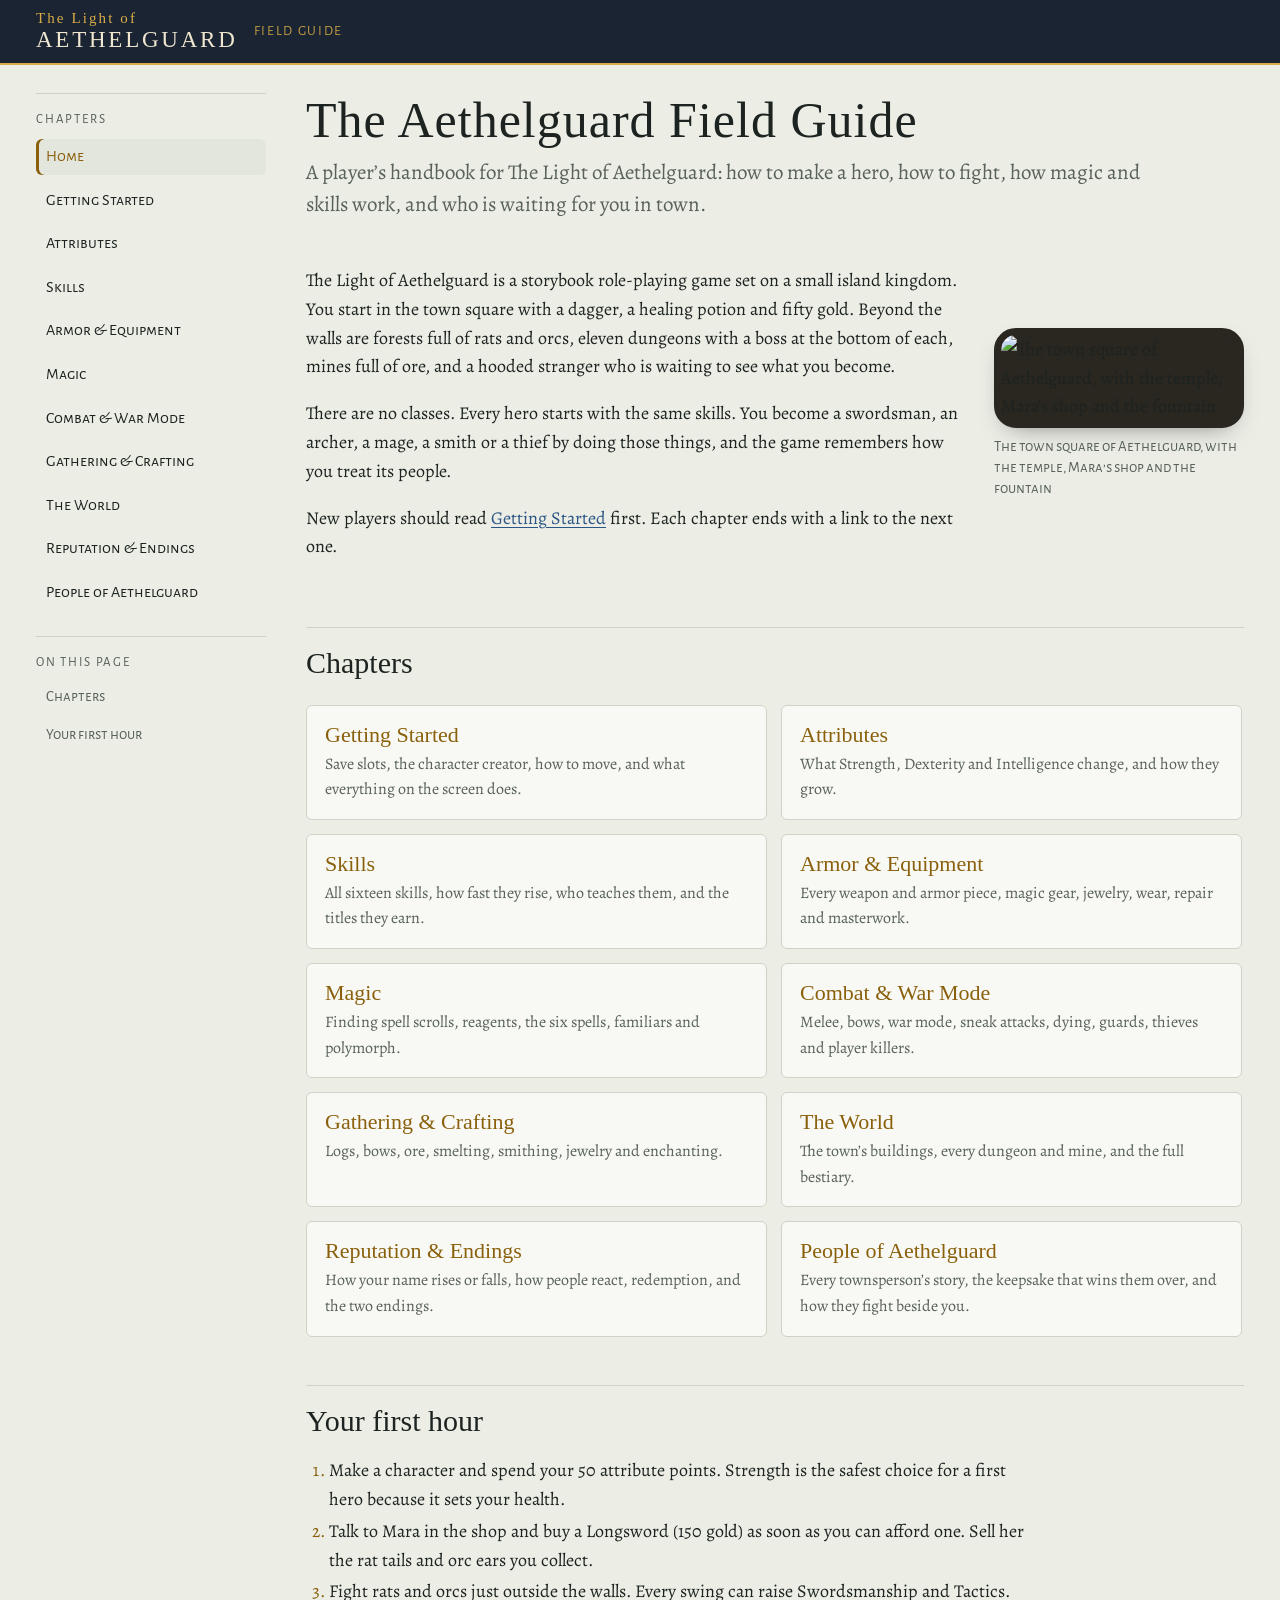
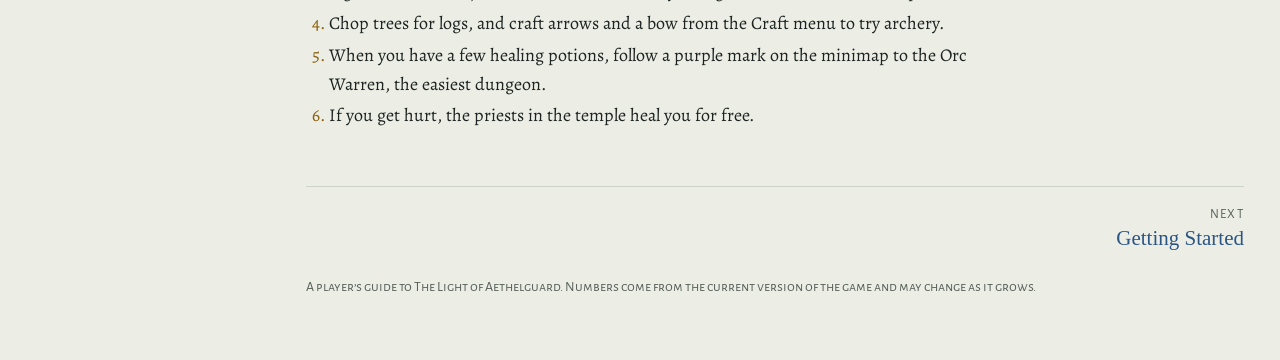
==== index.html @ cf7d8dbc "Add files via upload" ====
<!doctype html>
<html lang="en">
<head>
<meta charset="utf-8">
<meta name="viewport" content="width=device-width, initial-scale=1, viewport-fit=cover">
<title>Aethelguard Field Guide</title>
<meta name="description" content="Start here">
<link rel="preconnect" href="https://fonts.googleapis.com"><link rel="preconnect" href="https://fonts.gstatic.com" crossorigin><link rel="stylesheet" href="https://fonts.googleapis.com/css2?family=Alegreya:ital,wght@0,400;0,600;0,700;1,400&family=Alegreya+Sans+SC:wght@400;600&family=IM+Fell+English+SC&display=swap">
<link rel="stylesheet" href="style.css">
</head>
<body>
<header class="top"><div class="top-in">
<a class="mark" href="index.html"><small>The Light of</small><b>AETHELGUARD</b></a>
<span class="tag">Field Guide</span><span class="sp"></span>
<label class="picker"><select aria-label="Go to page" onchange="location.href=this.value"><option value="index.html" selected>Home</option><option value="getting-started.html">Getting Started</option><option value="attributes.html">Attributes</option><option value="skills.html">Skills</option><option value="equipment.html">Armor & Equipment</option><option value="magic.html">Magic</option><option value="combat.html">Combat & War Mode</option><option value="crafting.html">Gathering & Crafting</option><option value="world.html">The World</option><option value="reputation.html">Reputation & Endings</option><option value="people.html">People of Aethelguard</option></select></label>
</div></header>
<div class="wrap">
<aside class="rail"><h2>Chapters</h2><ol><li><a href="index.html" aria-current="page">Home</a></li><li><a href="getting-started.html">Getting Started</a></li><li><a href="attributes.html">Attributes</a></li><li><a href="skills.html">Skills</a></li><li><a href="equipment.html">Armor & Equipment</a></li><li><a href="magic.html">Magic</a></li><li><a href="combat.html">Combat & War Mode</a></li><li><a href="crafting.html">Gathering & Crafting</a></li><li><a href="world.html">The World</a></li><li><a href="reputation.html">Reputation & Endings</a></li><li><a href="people.html">People of Aethelguard</a></li></ol><h2>On this page</h2><ol class="toc"><li><a href="#chapters">Chapters</a></li><li><a href="#first-hour">Your first hour</a></li></ol></aside>
<main>

<h1>The Aethelguard Field Guide</h1>
<p class="lede">A player’s handbook for The Light of Aethelguard: how to make a hero, how to fight, how magic and skills work, and who is waiting for you in town.</p>

<div class="hero"><div>
<p>The Light of Aethelguard is a storybook role-playing game set on a small island kingdom. You start in the town square with a dagger, a healing potion and fifty gold. Beyond the walls are forests full of rats and orcs, eleven dungeons with a boss at the bottom of each, mines full of ore, and a hooded stranger who is waiting to see what you become.</p>
<p>There are no classes. Every hero starts with the same skills. You become a swordsman, an archer, a mage, a smith or a thief by doing those things, and the game remembers how you treat its people.</p>
<p>New players should read <a href="getting-started.html">Getting Started</a> first. Each chapter ends with a link to the next one.</p>
</div><figure class="phone"><div class="scr"><img src="images/town.webp" alt="The town square of Aethelguard, with the temple, Mara’s shop and the fountain" loading="lazy"></div><figcaption>The town square of Aethelguard, with the temple, Mara’s shop and the fountain</figcaption></figure></div>

<h2 id="chapters">Chapters</h2>
<div class="cards">
<a class="card" href="getting-started.html"><b>Getting Started</b><span>Save slots, the character creator, how to move, and what everything on the screen does.</span></a>
<a class="card" href="attributes.html"><b>Attributes</b><span>What Strength, Dexterity and Intelligence change, and how they grow.</span></a>
<a class="card" href="skills.html"><b>Skills</b><span>All sixteen skills, how fast they rise, who teaches them, and the titles they earn.</span></a>
<a class="card" href="equipment.html"><b>Armor &amp; Equipment</b><span>Every weapon and armor piece, magic gear, jewelry, wear, repair and masterwork.</span></a>
<a class="card" href="magic.html"><b>Magic</b><span>Finding spell scrolls, reagents, the six spells, familiars and polymorph.</span></a>
<a class="card" href="combat.html"><b>Combat &amp; War Mode</b><span>Melee, bows, war mode, sneak attacks, dying, guards, thieves and player killers.</span></a>
<a class="card" href="crafting.html"><b>Gathering &amp; Crafting</b><span>Logs, bows, ore, smelting, smithing, jewelry and enchanting.</span></a>
<a class="card" href="world.html"><b>The World</b><span>The town’s buildings, every dungeon and mine, and the full bestiary.</span></a>
<a class="card" href="reputation.html"><b>Reputation &amp; Endings</b><span>How your name rises or falls, how people react, redemption, and the two endings.</span></a>
<a class="card" href="people.html"><b>People of Aethelguard</b><span>Every townsperson’s story, the keepsake that wins them over, and how they fight beside you.</span></a>
</div>

<h2 id="first-hour">Your first hour</h2>
<ol>
<li>Make a character and spend your 50 attribute points. Strength is the safest choice for a first hero because it sets your health.</li>
<li>Talk to Mara in the shop and buy a Longsword (150 gold) as soon as you can afford one. Sell her the rat tails and orc ears you collect.</li>
<li>Fight rats and orcs just outside the walls. Every swing can raise Swordsmanship and Tactics.</li>
<li>Chop trees for logs, and craft arrows and a bow from the Craft menu to try archery.</li>
<li>When you have a few healing potions, follow a purple mark on the minimap to the Orc Warren, the easiest dungeon.</li>
<li>If you get hurt, the priests in the temple heal you for free.</li>
</ol>

<nav class="pager" aria-label="Next and previous pages"><a class="nx" href="getting-started.html"><small>Next</small><b>Getting Started</b></a></nav>
<footer>A player’s guide to The Light of Aethelguard. Numbers come from the current version of the game and may change as it grows.</footer>
</main>
</div>
</body>
</html>
---- style.css ----
/* The Light of Aethelguard: Field Guide
   Layout: a sticky chapter rail on the left (wide screens), reading column with phone-framed
   screenshots set beside the text; stacks to one column with a page picker on phones. */
:root{
  --bg:#eceee6;          /* pale sage vellum */
  --surface:#f8f9f4;
  --sunk:#e2e6dc;
  --ink:#1d2320;
  --muted:#58615a;
  --line:#cdd3c6;
  --gold:#8a600c;        /* gold leaf, dark enough for text */
  --gold-hi:#d9ad45;
  --blue:#2b5584;        /* castle banner blue, links */
  --red:#a33a2a;
  --green:#3d7a3a;
  --frame:#2a2620;       /* phone bezel */
  --band:#1b2433;        /* night-blue header band */
  --band-ink:#efe6cf;
  --display:"IM Fell English SC","Iowan Old Style",Georgia,serif;
  --body:"Alegreya",Georgia,"Times New Roman",serif;
  --label:"Alegreya Sans SC","Alegreya Sans","Gill Sans",system-ui,sans-serif;
  --radius:6px;
  color-scheme:light;
}
@media (prefers-color-scheme:dark){:root:not([data-theme="light"]){
  --bg:#0f1318;--surface:#161c23;--sunk:#1c232c;--ink:#e7e3d6;--muted:#a1a79c;--line:#2b343f;
  --gold:#e3bd5f;--gold-hi:#f2d27c;--blue:#9cc1ef;--red:#ef8a76;--green:#8fcf86;--frame:#05070a;--band:#0a0e14;--band-ink:#efe6cf;color-scheme:dark}}
:root[data-theme="dark"]{
  --bg:#0f1318;--surface:#161c23;--sunk:#1c232c;--ink:#e7e3d6;--muted:#a1a79c;--line:#2b343f;
  --gold:#e3bd5f;--gold-hi:#f2d27c;--blue:#9cc1ef;--red:#ef8a76;--green:#8fcf86;--frame:#05070a;--band:#0a0e14;--band-ink:#efe6cf;color-scheme:dark}

*{box-sizing:border-box}
html{scroll-padding-top:72px}
body{margin:0;background:var(--bg);color:var(--ink);font:18px/1.6 var(--body);-webkit-text-size-adjust:100%}
body::before{content:"";position:fixed;inset:0 0 auto;height:env(safe-area-inset-top,0px);z-index:30;background:var(--band)}
a{color:var(--blue);text-decoration-thickness:1px;text-underline-offset:3px}
a:hover{text-decoration-thickness:2px}
:focus-visible{outline:2px solid var(--gold-hi);outline-offset:2px}
img{max-width:100%;height:auto;display:block}

/* ---------- top bar ---------- */
.top{position:sticky;top:env(safe-area-inset-top,0px);z-index:20;background:var(--band);color:var(--band-ink);border-bottom:2px solid var(--gold-hi)}
.top-in{display:flex;align-items:center;gap:16px;max-width:1240px;margin:0 auto;padding-block:10px;
  padding-left:max(16px,env(safe-area-inset-left,0px));padding-right:max(16px,env(safe-area-inset-right,0px))}
.mark{display:flex;flex-direction:column;line-height:1;text-decoration:none;color:var(--band-ink)}
.mark small{font:15px var(--display);letter-spacing:.14em;color:var(--gold-hi)}
.mark b{font:400 23px var(--display);letter-spacing:.12em}
.top .sp{flex:1}
.top .tag{font:14px var(--label);letter-spacing:.12em;text-transform:uppercase;color:var(--gold-hi);opacity:.85}
.picker{display:none;min-width:0}

/* ---------- frame ---------- */
.wrap{display:grid;grid-template-columns:230px minmax(0,1fr);gap:40px;max-width:1240px;margin:0 auto;
  padding-left:max(16px,env(safe-area-inset-left,0px));padding-right:max(16px,env(safe-area-inset-right,0px));padding-block:28px 64px}
.rail{position:sticky;top:84px;align-self:start;max-height:calc(100vh - 100px);overflow:auto;font-family:var(--label);font-size:16px}
.rail h2{font:13px var(--label);letter-spacing:.14em;text-transform:uppercase;color:var(--muted);margin:0 0 8px}
.rail ol{list-style:none;margin:0 0 22px;padding:0;display:grid;gap:2px}
.rail a{display:block;padding:5px 10px;border-radius:var(--radius);color:var(--ink);text-decoration:none}
.rail a:hover{background:var(--sunk)}
.rail a[aria-current]{background:var(--sunk);color:var(--gold);box-shadow:inset 3px 0 0 var(--gold)}
.rail .toc a{font-size:15px;color:var(--muted);padding:3px 10px}

main{min-width:0}
.crumb{font:14px var(--label);letter-spacing:.1em;color:var(--muted);margin:0 0 4px}
h1{font:400 clamp(34px,5vw,50px)/1.08 var(--display);letter-spacing:.02em;margin:0 0 10px;text-wrap:balance}
.lede{font-size:21px;line-height:1.5;color:var(--muted);max-width:40em;margin:0 0 28px}
h2{font:400 30px/1.15 var(--display);margin:48px 0 12px;padding-top:18px;border-top:1px solid var(--line);text-wrap:balance}
h3{font:600 21px/1.3 var(--body);margin:28px 0 6px;text-wrap:balance}
h4{font:15px var(--label);letter-spacing:.1em;text-transform:uppercase;color:var(--gold);margin:22px 0 4px}
p,ul,ol{max-width:40em}
ul,ol{padding-left:1.3em}
li{margin:3px 0}
li::marker{color:var(--gold)}
strong{font-weight:700}
.k{font:600 .86em var(--label);letter-spacing:.04em;background:var(--sunk);border:1px solid var(--line);border-radius:4px;padding:1px 6px;white-space:nowrap}
.num{font-variant-numeric:tabular-nums}

/* text beside a phone screenshot */
.split{display:grid;grid-template-columns:minmax(0,1fr) 250px;gap:32px;align-items:start}
.split > div{min-width:0}
.pair{display:grid;grid-template-columns:repeat(auto-fill,minmax(170px,220px));gap:18px;margin:18px 0}
.pair figure{margin:0;width:auto}
.pair.five{grid-template-columns:repeat(5,minmax(0,1fr))}
@media (max-width:720px){.pair.five{display:flex;overflow-x:auto;scroll-snap-type:x mandatory;padding-bottom:6px}.pair.five figure{flex:0 0 46%;scroll-snap-align:start}}
figure{margin:18px 0}
figure.phone{width:250px;max-width:100%}
figure.phone .scr{border:7px solid var(--frame);border-radius:22px;overflow:hidden;background:var(--frame);box-shadow:0 10px 26px -14px rgba(0,0,0,.55)}
figure.shot .scr{border:1px solid var(--line);border-radius:var(--radius);overflow:hidden}
figure.port{width:200px;max-width:100%}
figure.port .scr{border-radius:50% 50% var(--radius) var(--radius);overflow:hidden;border:3px solid var(--gold-hi);background:var(--sunk)}
figcaption{font:15px/1.4 var(--label);color:var(--muted);margin-top:8px}

/* callouts */
.note{border-left:3px solid var(--gold);background:var(--surface);padding:10px 16px;border-radius:0 var(--radius) var(--radius) 0;max-width:40em;margin:18px 0}
.note b:first-child{font:14px var(--label);letter-spacing:.1em;text-transform:uppercase;color:var(--gold);display:block}
.quote{font-style:italic;max-width:38em;margin:12px 0;padding-left:16px;border-left:2px solid var(--line);color:var(--ink)}
details.spoil{max-width:40em;border:1px solid var(--line);border-radius:var(--radius);background:var(--surface);padding:10px 16px;margin:18px 0}
details.spoil summary{cursor:pointer;font:16px var(--label);letter-spacing:.06em;color:var(--red)}

/* tables */
.tbl{overflow-x:auto;margin:16px 0;max-width:100%}
table{border-collapse:collapse;min-width:100%;font-size:16px;font-variant-numeric:tabular-nums}
th{font:14px var(--label);letter-spacing:.08em;text-transform:uppercase;color:var(--muted);text-align:left;padding:8px 12px;border-bottom:2px solid var(--gold)}
td{padding:8px 12px;border-bottom:1px solid var(--line);vertical-align:top}
td.r,th.r{text-align:right}
tr:hover td{background:var(--surface)}

/* home cards */
.cards{display:grid;grid-template-columns:repeat(2,minmax(0,1fr));gap:14px;margin:24px 0;max-width:52em}
@media (max-width:640px){.cards{grid-template-columns:minmax(0,1fr)}}
.card{display:flex;flex-direction:column;gap:4px;padding:16px 18px;background:var(--surface);border:1px solid var(--line);border-radius:var(--radius);text-decoration:none;color:var(--ink)}
.card:hover{border-color:var(--gold)}
.card b{font:400 22px var(--display);color:var(--gold)}
.card span{font-size:16px;color:var(--muted)}
.hero{display:grid;grid-template-columns:minmax(0,1fr) 250px;gap:32px;align-items:center}

/* people */
.person{display:grid;grid-template-columns:150px minmax(0,1fr);gap:24px;align-items:start;margin:22px 0 10px}
.person figure{margin:0;width:150px}
.facts{display:flex;flex-wrap:wrap;gap:6px 14px;font:15px var(--label);color:var(--muted);margin:0 0 6px}
.facts span b{color:var(--ink);font-weight:600}

/* ladder */
.ladder{display:grid;grid-template-columns:1fr 1fr;gap:0;max-width:44em;border:1px solid var(--line);border-radius:var(--radius);overflow:hidden;font-size:16px}
.ladder div{padding:7px 12px;border-bottom:1px solid var(--line);display:flex;justify-content:space-between;gap:10px}
.ladder .good{background:color-mix(in srgb,var(--gold-hi) 10%,var(--surface))}
.ladder .bad{background:color-mix(in srgb,var(--red) 8%,var(--surface))}
.ladder .h{font:14px var(--label);letter-spacing:.1em;text-transform:uppercase;color:var(--muted);background:var(--sunk)}
.ladder i{font-style:normal;color:var(--muted);font-variant-numeric:tabular-nums}

.pager{display:flex;justify-content:space-between;gap:16px;flex-wrap:wrap;margin-top:56px;padding-top:18px;border-top:1px solid var(--line);font-family:var(--label)}
.pager a{text-decoration:none;display:flex;flex-direction:column;max-width:48%}
.pager small{color:var(--muted);letter-spacing:.1em;text-transform:uppercase;font-size:13px}
.pager b{font:400 21px var(--display)}
.pager .nx{text-align:right;margin-left:auto}
footer{font:14px var(--label);color:var(--muted);margin-top:28px}

svg text{fill:var(--muted);font:12px var(--label)}

@media (max-width:960px){
  .wrap{grid-template-columns:minmax(0,1fr);gap:0;padding-block:18px 48px}
  .rail{display:none}
  .picker{display:block;flex:0 1 190px}
  .picker select{font:16px var(--label);background:var(--band);color:var(--band-ink);border:1px solid var(--gold-hi);border-radius:var(--radius);padding:7px 10px;max-width:100%;width:100%}
  .top .tag{display:none}
}
@media (max-width:720px){
  body{font-size:17px}
  .split,.hero{grid-template-columns:minmax(0,1fr);gap:4px}
  .split figure.phone,.hero figure.phone{margin-inline:auto;width:min(250px,80%)}
  .person{grid-template-columns:96px minmax(0,1fr);gap:14px}
  .person figure{width:96px}
  .ladder{grid-template-columns:1fr}
  .mark b{font-size:19px}
}
@media (prefers-reduced-motion:reduce){*{scroll-behavior:auto!important}}
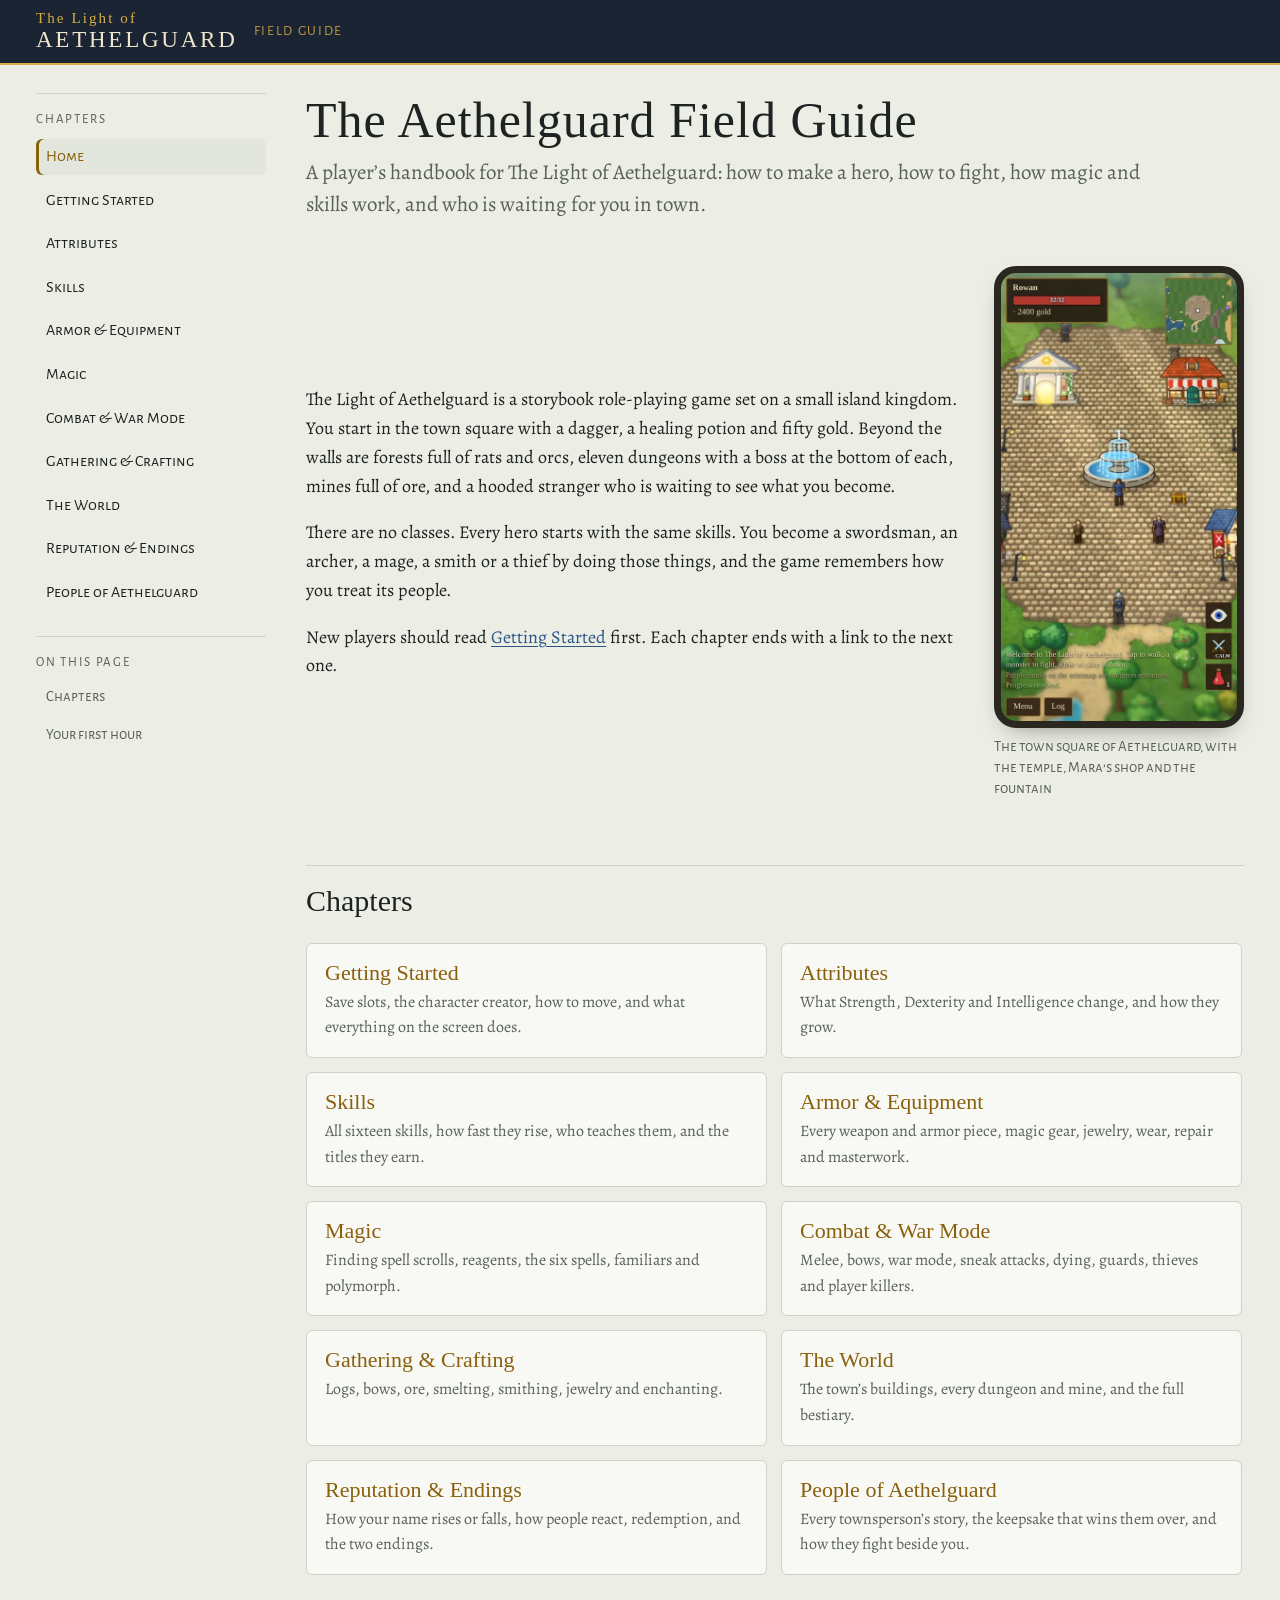
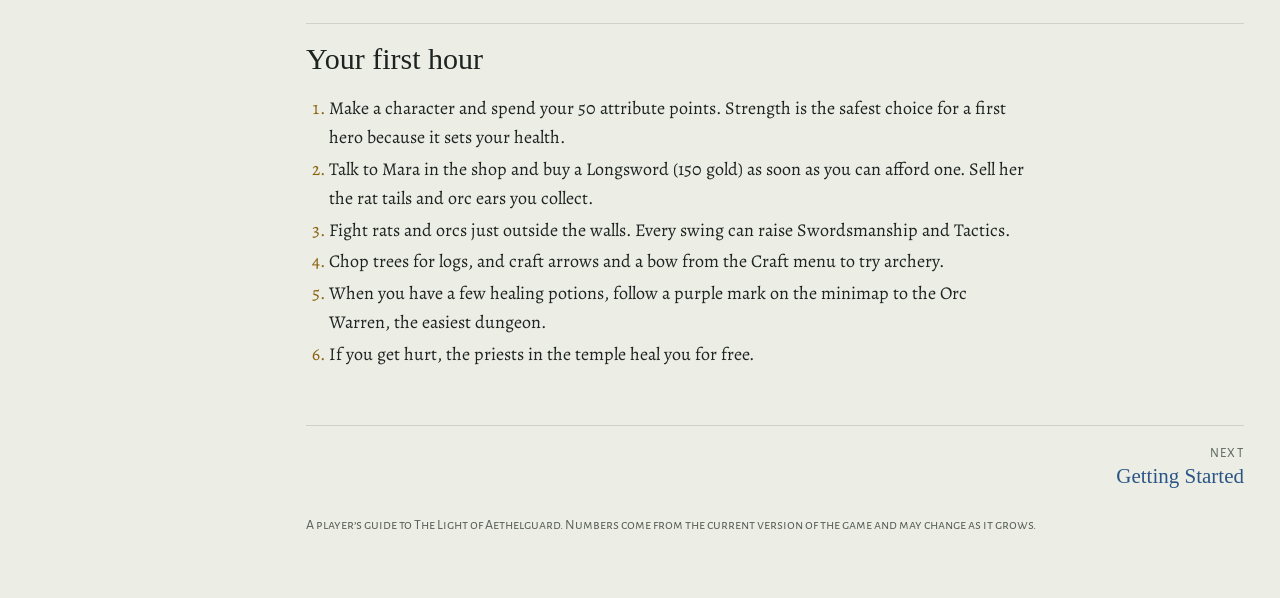
==== commit aa64d956: "Add files via upload" ====
--- a/index.html
+++ b/index.html
@@ -25,7 +25,7 @@
 <p>The Light of Aethelguard is a storybook role-playing game set on a small island kingdom. You start in the town square with a dagger, a healing potion and fifty gold. Beyond the walls are forests full of rats and orcs, eleven dungeons with a boss at the bottom of each, mines full of ore, and a hooded stranger who is waiting to see what you become.</p>
 <p>There are no classes. Every hero starts with the same skills. You become a swordsman, an archer, a mage, a smith or a thief by doing those things, and the game remembers how you treat its people.</p>
 <p>New players should read <a href="getting-started.html">Getting Started</a> first. Each chapter ends with a link to the next one.</p>
-</div><figure class="phone"><div class="scr"><img src="images/town.webp" alt="The town square of Aethelguard, with the temple, Mara’s shop and the fountain" loading="lazy"></div><figcaption>The town square of Aethelguard, with the temple, Mara’s shop and the fountain</figcaption></figure></div>
+</div><figure class="phone"><div class="scr"><img src="town.webp" alt="The town square of Aethelguard, with the temple, Mara’s shop and the fountain" loading="lazy"></div><figcaption>The town square of Aethelguard, with the temple, Mara’s shop and the fountain</figcaption></figure></div>
 
 <h2 id="chapters">Chapters</h2>
 <div class="cards">
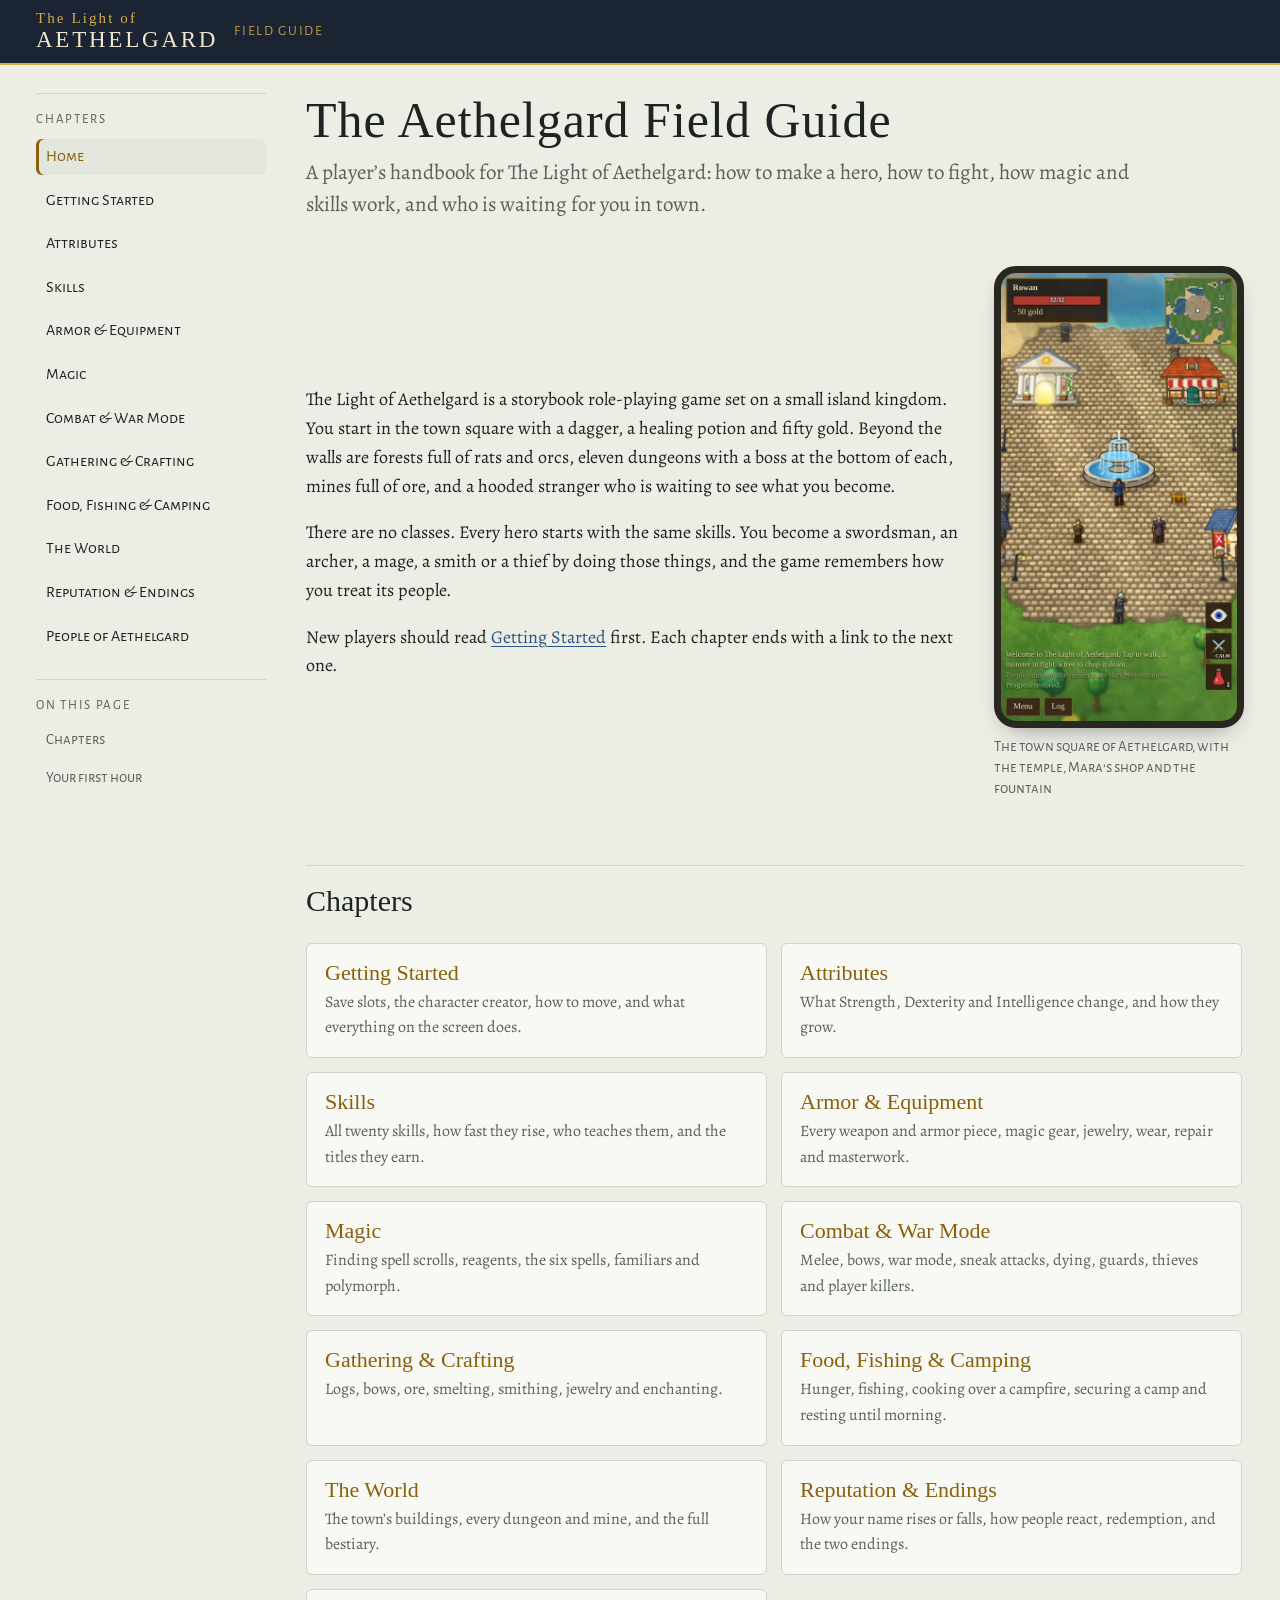
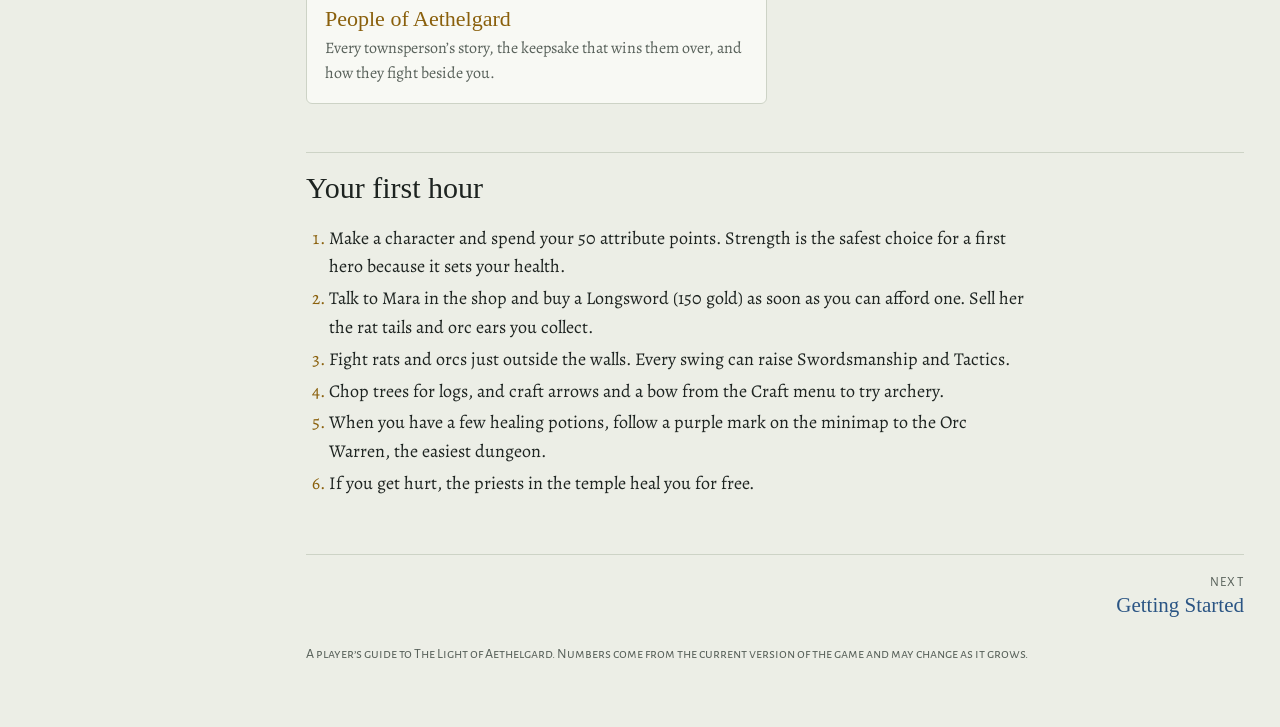
==== commit dfa841ea: "Correct new wiki files Added skills camping cooking fishing and magic resist" ====
--- a/index.html
+++ b/index.html
@@ -3,42 +3,43 @@
 <head>
 <meta charset="utf-8">
 <meta name="viewport" content="width=device-width, initial-scale=1, viewport-fit=cover">
-<title>Aethelguard Field Guide</title>
+<title>Aethelgard Field Guide</title>
 <meta name="description" content="Start here">
 <link rel="preconnect" href="https://fonts.googleapis.com"><link rel="preconnect" href="https://fonts.gstatic.com" crossorigin><link rel="stylesheet" href="https://fonts.googleapis.com/css2?family=Alegreya:ital,wght@0,400;0,600;0,700;1,400&family=Alegreya+Sans+SC:wght@400;600&family=IM+Fell+English+SC&display=swap">
 <link rel="stylesheet" href="style.css">
 </head>
 <body>
 <header class="top"><div class="top-in">
-<a class="mark" href="index.html"><small>The Light of</small><b>AETHELGUARD</b></a>
+<a class="mark" href="index.html"><small>The Light of</small><b>AETHELGARD</b></a>
 <span class="tag">Field Guide</span><span class="sp"></span>
-<label class="picker"><select aria-label="Go to page" onchange="location.href=this.value"><option value="index.html" selected>Home</option><option value="getting-started.html">Getting Started</option><option value="attributes.html">Attributes</option><option value="skills.html">Skills</option><option value="equipment.html">Armor & Equipment</option><option value="magic.html">Magic</option><option value="combat.html">Combat & War Mode</option><option value="crafting.html">Gathering & Crafting</option><option value="world.html">The World</option><option value="reputation.html">Reputation & Endings</option><option value="people.html">People of Aethelguard</option></select></label>
+<label class="picker"><select aria-label="Go to page" onchange="location.href=this.value"><option value="index.html" selected>Home</option><option value="getting-started.html">Getting Started</option><option value="attributes.html">Attributes</option><option value="skills.html">Skills</option><option value="equipment.html">Armor & Equipment</option><option value="magic.html">Magic</option><option value="combat.html">Combat & War Mode</option><option value="crafting.html">Gathering & Crafting</option><option value="survival.html">Food, Fishing & Camping</option><option value="world.html">The World</option><option value="reputation.html">Reputation & Endings</option><option value="people.html">People of Aethelgard</option></select></label>
 </div></header>
 <div class="wrap">
-<aside class="rail"><h2>Chapters</h2><ol><li><a href="index.html" aria-current="page">Home</a></li><li><a href="getting-started.html">Getting Started</a></li><li><a href="attributes.html">Attributes</a></li><li><a href="skills.html">Skills</a></li><li><a href="equipment.html">Armor & Equipment</a></li><li><a href="magic.html">Magic</a></li><li><a href="combat.html">Combat & War Mode</a></li><li><a href="crafting.html">Gathering & Crafting</a></li><li><a href="world.html">The World</a></li><li><a href="reputation.html">Reputation & Endings</a></li><li><a href="people.html">People of Aethelguard</a></li></ol><h2>On this page</h2><ol class="toc"><li><a href="#chapters">Chapters</a></li><li><a href="#first-hour">Your first hour</a></li></ol></aside>
+<aside class="rail"><h2>Chapters</h2><ol><li><a href="index.html" aria-current="page">Home</a></li><li><a href="getting-started.html">Getting Started</a></li><li><a href="attributes.html">Attributes</a></li><li><a href="skills.html">Skills</a></li><li><a href="equipment.html">Armor & Equipment</a></li><li><a href="magic.html">Magic</a></li><li><a href="combat.html">Combat & War Mode</a></li><li><a href="crafting.html">Gathering & Crafting</a></li><li><a href="survival.html">Food, Fishing & Camping</a></li><li><a href="world.html">The World</a></li><li><a href="reputation.html">Reputation & Endings</a></li><li><a href="people.html">People of Aethelgard</a></li></ol><h2>On this page</h2><ol class="toc"><li><a href="#chapters">Chapters</a></li><li><a href="#first-hour">Your first hour</a></li></ol></aside>
 <main>
 
-<h1>The Aethelguard Field Guide</h1>
-<p class="lede">A player’s handbook for The Light of Aethelguard: how to make a hero, how to fight, how magic and skills work, and who is waiting for you in town.</p>
+<h1>The Aethelgard Field Guide</h1>
+<p class="lede">A player’s handbook for The Light of Aethelgard: how to make a hero, how to fight, how magic and skills work, and who is waiting for you in town.</p>
 
 <div class="hero"><div>
-<p>The Light of Aethelguard is a storybook role-playing game set on a small island kingdom. You start in the town square with a dagger, a healing potion and fifty gold. Beyond the walls are forests full of rats and orcs, eleven dungeons with a boss at the bottom of each, mines full of ore, and a hooded stranger who is waiting to see what you become.</p>
+<p>The Light of Aethelgard is a storybook role-playing game set on a small island kingdom. You start in the town square with a dagger, a healing potion and fifty gold. Beyond the walls are forests full of rats and orcs, eleven dungeons with a boss at the bottom of each, mines full of ore, and a hooded stranger who is waiting to see what you become.</p>
 <p>There are no classes. Every hero starts with the same skills. You become a swordsman, an archer, a mage, a smith or a thief by doing those things, and the game remembers how you treat its people.</p>
 <p>New players should read <a href="getting-started.html">Getting Started</a> first. Each chapter ends with a link to the next one.</p>
-</div><figure class="phone"><div class="scr"><img src="town.webp" alt="The town square of Aethelguard, with the temple, Mara’s shop and the fountain" loading="lazy"></div><figcaption>The town square of Aethelguard, with the temple, Mara’s shop and the fountain</figcaption></figure></div>
+</div><figure class="phone"><div class="scr"><img src="town.webp" alt="The town square of Aethelgard, with the temple, Mara’s shop and the fountain" loading="lazy"></div><figcaption>The town square of Aethelgard, with the temple, Mara’s shop and the fountain</figcaption></figure></div>
 
 <h2 id="chapters">Chapters</h2>
 <div class="cards">
 <a class="card" href="getting-started.html"><b>Getting Started</b><span>Save slots, the character creator, how to move, and what everything on the screen does.</span></a>
 <a class="card" href="attributes.html"><b>Attributes</b><span>What Strength, Dexterity and Intelligence change, and how they grow.</span></a>
-<a class="card" href="skills.html"><b>Skills</b><span>All sixteen skills, how fast they rise, who teaches them, and the titles they earn.</span></a>
+<a class="card" href="skills.html"><b>Skills</b><span>All twenty skills, how fast they rise, who teaches them, and the titles they earn.</span></a>
 <a class="card" href="equipment.html"><b>Armor &amp; Equipment</b><span>Every weapon and armor piece, magic gear, jewelry, wear, repair and masterwork.</span></a>
 <a class="card" href="magic.html"><b>Magic</b><span>Finding spell scrolls, reagents, the six spells, familiars and polymorph.</span></a>
 <a class="card" href="combat.html"><b>Combat &amp; War Mode</b><span>Melee, bows, war mode, sneak attacks, dying, guards, thieves and player killers.</span></a>
 <a class="card" href="crafting.html"><b>Gathering &amp; Crafting</b><span>Logs, bows, ore, smelting, smithing, jewelry and enchanting.</span></a>
+<a class="card" href="survival.html"><b>Food, Fishing &amp; Camping</b><span>Hunger, fishing, cooking over a campfire, securing a camp and resting until morning.</span></a>
 <a class="card" href="world.html"><b>The World</b><span>The town’s buildings, every dungeon and mine, and the full bestiary.</span></a>
 <a class="card" href="reputation.html"><b>Reputation &amp; Endings</b><span>How your name rises or falls, how people react, redemption, and the two endings.</span></a>
-<a class="card" href="people.html"><b>People of Aethelguard</b><span>Every townsperson’s story, the keepsake that wins them over, and how they fight beside you.</span></a>
+<a class="card" href="people.html"><b>People of Aethelgard</b><span>Every townsperson’s story, the keepsake that wins them over, and how they fight beside you.</span></a>
 </div>
 
 <h2 id="first-hour">Your first hour</h2>
@@ -52,7 +53,7 @@
 </ol>
 
 <nav class="pager" aria-label="Next and previous pages"><a class="nx" href="getting-started.html"><small>Next</small><b>Getting Started</b></a></nav>
-<footer>A player’s guide to The Light of Aethelguard. Numbers come from the current version of the game and may change as it grows.</footer>
+<footer>A player’s guide to The Light of Aethelgard. Numbers come from the current version of the game and may change as it grows.</footer>
 </main>
 </div>
 </body>
--- a/style.css
+++ b/style.css
@@ -1,4 +1,4 @@
-/* The Light of Aethelguard: Field Guide
+/* The Light of Aethelgard: Field Guide
    Layout: a sticky chapter rail on the left (wide screens), reading column with phone-framed
    screenshots set beside the text; stacks to one column with a page picker on phones. */
 :root{
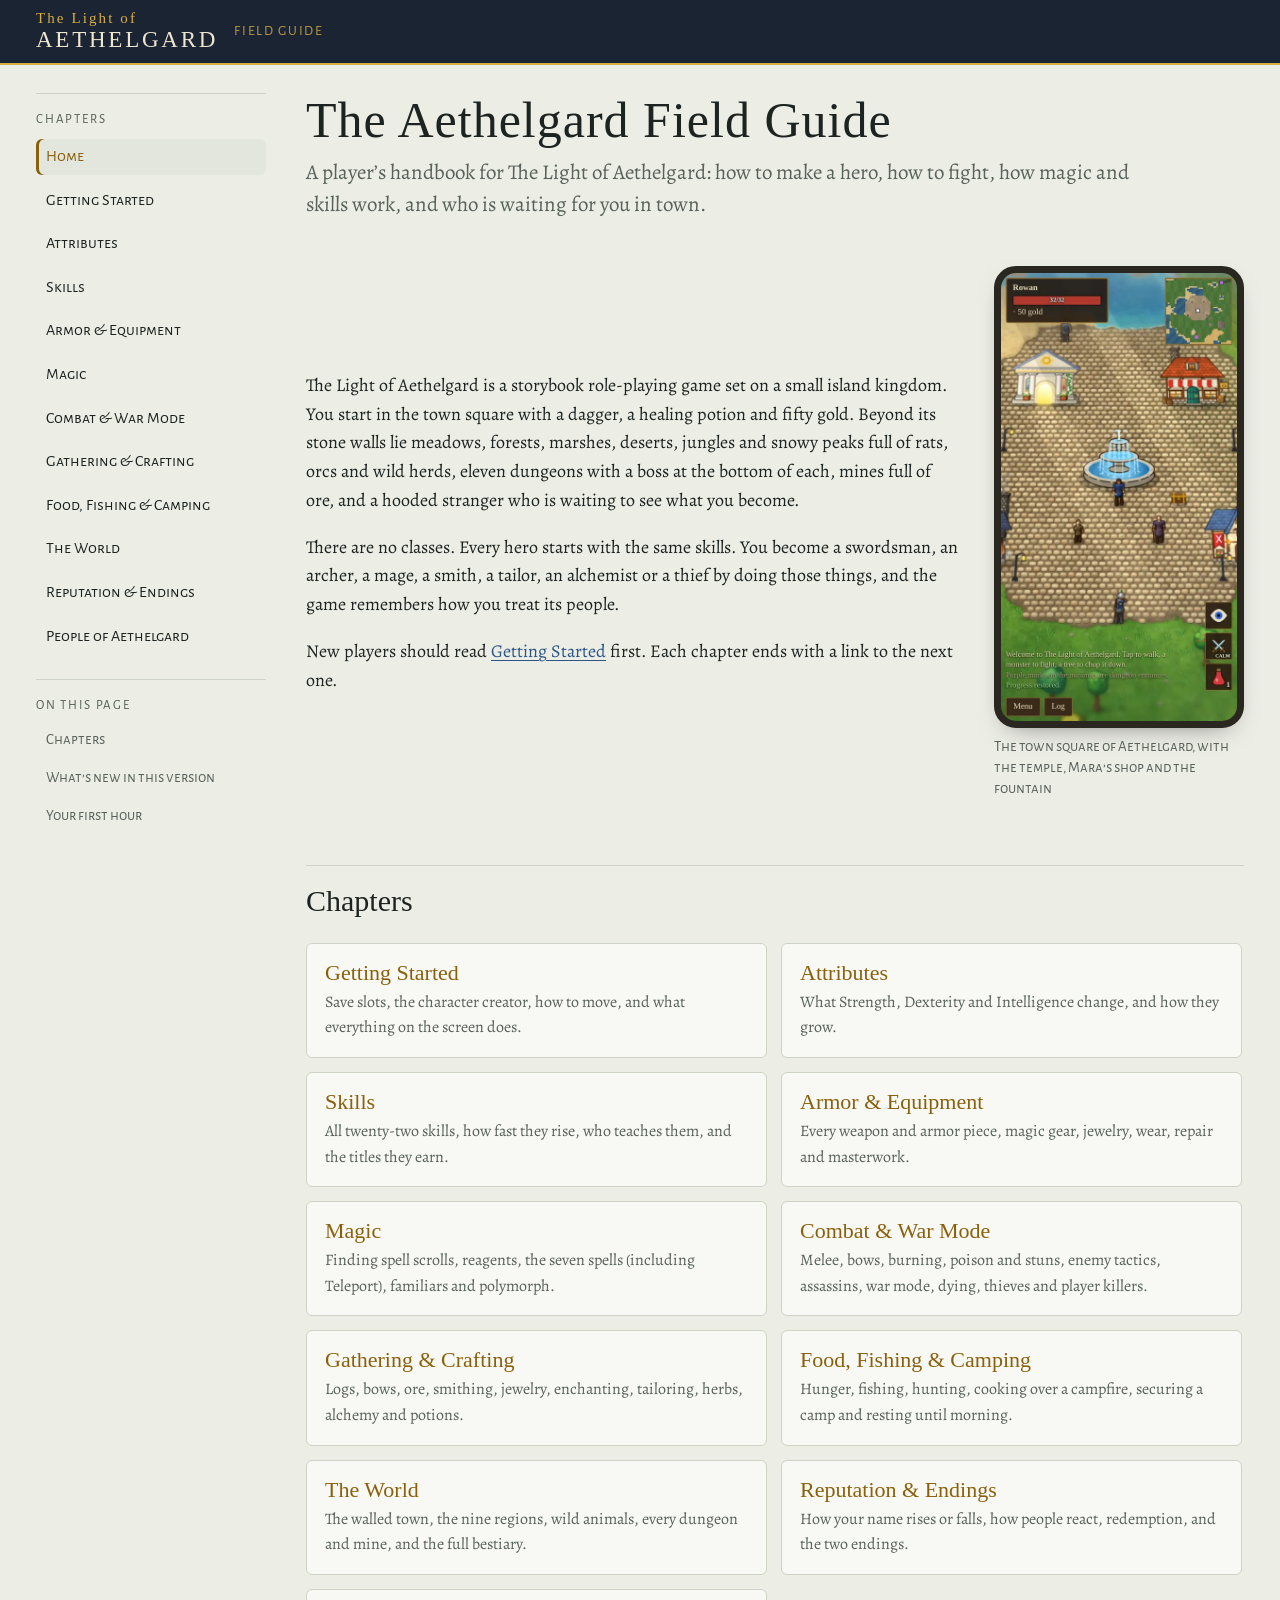
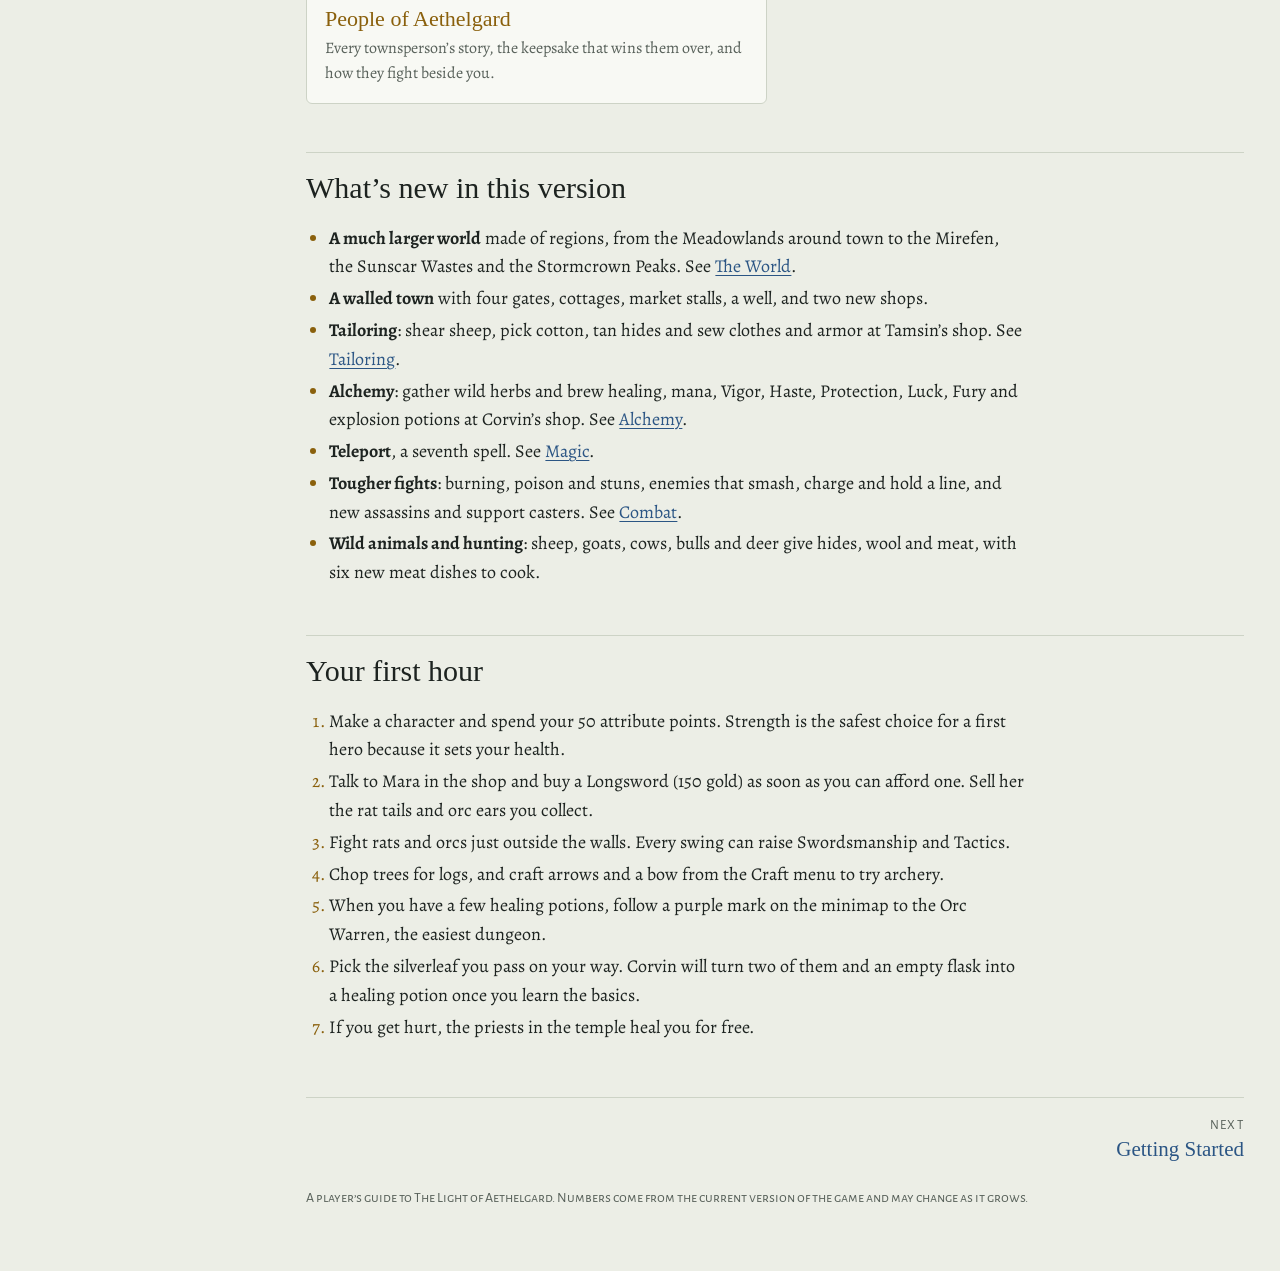
==== commit 0190f9f8: "Major updates alchemy tailoring map biomes" ====
--- a/index.html
+++ b/index.html
@@ -15,15 +15,15 @@
 <label class="picker"><select aria-label="Go to page" onchange="location.href=this.value"><option value="index.html" selected>Home</option><option value="getting-started.html">Getting Started</option><option value="attributes.html">Attributes</option><option value="skills.html">Skills</option><option value="equipment.html">Armor & Equipment</option><option value="magic.html">Magic</option><option value="combat.html">Combat & War Mode</option><option value="crafting.html">Gathering & Crafting</option><option value="survival.html">Food, Fishing & Camping</option><option value="world.html">The World</option><option value="reputation.html">Reputation & Endings</option><option value="people.html">People of Aethelgard</option></select></label>
 </div></header>
 <div class="wrap">
-<aside class="rail"><h2>Chapters</h2><ol><li><a href="index.html" aria-current="page">Home</a></li><li><a href="getting-started.html">Getting Started</a></li><li><a href="attributes.html">Attributes</a></li><li><a href="skills.html">Skills</a></li><li><a href="equipment.html">Armor & Equipment</a></li><li><a href="magic.html">Magic</a></li><li><a href="combat.html">Combat & War Mode</a></li><li><a href="crafting.html">Gathering & Crafting</a></li><li><a href="survival.html">Food, Fishing & Camping</a></li><li><a href="world.html">The World</a></li><li><a href="reputation.html">Reputation & Endings</a></li><li><a href="people.html">People of Aethelgard</a></li></ol><h2>On this page</h2><ol class="toc"><li><a href="#chapters">Chapters</a></li><li><a href="#first-hour">Your first hour</a></li></ol></aside>
+<aside class="rail"><h2>Chapters</h2><ol><li><a href="index.html" aria-current="page">Home</a></li><li><a href="getting-started.html">Getting Started</a></li><li><a href="attributes.html">Attributes</a></li><li><a href="skills.html">Skills</a></li><li><a href="equipment.html">Armor & Equipment</a></li><li><a href="magic.html">Magic</a></li><li><a href="combat.html">Combat & War Mode</a></li><li><a href="crafting.html">Gathering & Crafting</a></li><li><a href="survival.html">Food, Fishing & Camping</a></li><li><a href="world.html">The World</a></li><li><a href="reputation.html">Reputation & Endings</a></li><li><a href="people.html">People of Aethelgard</a></li></ol><h2>On this page</h2><ol class="toc"><li><a href="#chapters">Chapters</a></li><li><a href="#new">What’s new in this version</a></li><li><a href="#first-hour">Your first hour</a></li></ol></aside>
 <main>
 
 <h1>The Aethelgard Field Guide</h1>
 <p class="lede">A player’s handbook for The Light of Aethelgard: how to make a hero, how to fight, how magic and skills work, and who is waiting for you in town.</p>
 
 <div class="hero"><div>
-<p>The Light of Aethelgard is a storybook role-playing game set on a small island kingdom. You start in the town square with a dagger, a healing potion and fifty gold. Beyond the walls are forests full of rats and orcs, eleven dungeons with a boss at the bottom of each, mines full of ore, and a hooded stranger who is waiting to see what you become.</p>
-<p>There are no classes. Every hero starts with the same skills. You become a swordsman, an archer, a mage, a smith or a thief by doing those things, and the game remembers how you treat its people.</p>
+<p>The Light of Aethelgard is a storybook role-playing game set on a small island kingdom. You start in the town square with a dagger, a healing potion and fifty gold. Beyond its stone walls lie meadows, forests, marshes, deserts, jungles and snowy peaks full of rats, orcs and wild herds, eleven dungeons with a boss at the bottom of each, mines full of ore, and a hooded stranger who is waiting to see what you become.</p>
+<p>There are no classes. Every hero starts with the same skills. You become a swordsman, an archer, a mage, a smith, a tailor, an alchemist or a thief by doing those things, and the game remembers how you treat its people.</p>
 <p>New players should read <a href="getting-started.html">Getting Started</a> first. Each chapter ends with a link to the next one.</p>
 </div><figure class="phone"><div class="scr"><img src="town.webp" alt="The town square of Aethelgard, with the temple, Mara’s shop and the fountain" loading="lazy"></div><figcaption>The town square of Aethelgard, with the temple, Mara’s shop and the fountain</figcaption></figure></div>
 
@@ -31,16 +31,27 @@
 <div class="cards">
 <a class="card" href="getting-started.html"><b>Getting Started</b><span>Save slots, the character creator, how to move, and what everything on the screen does.</span></a>
 <a class="card" href="attributes.html"><b>Attributes</b><span>What Strength, Dexterity and Intelligence change, and how they grow.</span></a>
-<a class="card" href="skills.html"><b>Skills</b><span>All twenty skills, how fast they rise, who teaches them, and the titles they earn.</span></a>
+<a class="card" href="skills.html"><b>Skills</b><span>All twenty-two skills, how fast they rise, who teaches them, and the titles they earn.</span></a>
 <a class="card" href="equipment.html"><b>Armor &amp; Equipment</b><span>Every weapon and armor piece, magic gear, jewelry, wear, repair and masterwork.</span></a>
-<a class="card" href="magic.html"><b>Magic</b><span>Finding spell scrolls, reagents, the six spells, familiars and polymorph.</span></a>
-<a class="card" href="combat.html"><b>Combat &amp; War Mode</b><span>Melee, bows, war mode, sneak attacks, dying, guards, thieves and player killers.</span></a>
-<a class="card" href="crafting.html"><b>Gathering &amp; Crafting</b><span>Logs, bows, ore, smelting, smithing, jewelry and enchanting.</span></a>
-<a class="card" href="survival.html"><b>Food, Fishing &amp; Camping</b><span>Hunger, fishing, cooking over a campfire, securing a camp and resting until morning.</span></a>
-<a class="card" href="world.html"><b>The World</b><span>The town’s buildings, every dungeon and mine, and the full bestiary.</span></a>
+<a class="card" href="magic.html"><b>Magic</b><span>Finding spell scrolls, reagents, the seven spells (including Teleport), familiars and polymorph.</span></a>
+<a class="card" href="combat.html"><b>Combat &amp; War Mode</b><span>Melee, bows, burning, poison and stuns, enemy tactics, assassins, war mode, dying, thieves and player killers.</span></a>
+<a class="card" href="crafting.html"><b>Gathering &amp; Crafting</b><span>Logs, bows, ore, smithing, jewelry, enchanting, tailoring, herbs, alchemy and potions.</span></a>
+<a class="card" href="survival.html"><b>Food, Fishing &amp; Camping</b><span>Hunger, fishing, hunting, cooking over a campfire, securing a camp and resting until morning.</span></a>
+<a class="card" href="world.html"><b>The World</b><span>The walled town, the nine regions, wild animals, every dungeon and mine, and the full bestiary.</span></a>
 <a class="card" href="reputation.html"><b>Reputation &amp; Endings</b><span>How your name rises or falls, how people react, redemption, and the two endings.</span></a>
 <a class="card" href="people.html"><b>People of Aethelgard</b><span>Every townsperson’s story, the keepsake that wins them over, and how they fight beside you.</span></a>
 </div>
+
+<h2 id="new">What’s new in this version</h2>
+<ul>
+<li><b>A much larger world</b> made of regions, from the Meadowlands around town to the Mirefen, the Sunscar Wastes and the Stormcrown Peaks. See <a href="world.html#regions">The World</a>.</li>
+<li><b>A walled town</b> with four gates, cottages, market stalls, a well, and two new shops.</li>
+<li><b>Tailoring</b>: shear sheep, pick cotton, tan hides and sew clothes and armor at Tamsin’s shop. See <a href="crafting.html#tailoring">Tailoring</a>.</li>
+<li><b>Alchemy</b>: gather wild herbs and brew healing, mana, Vigor, Haste, Protection, Luck, Fury and explosion potions at Corvin’s shop. See <a href="crafting.html#alchemy">Alchemy</a>.</li>
+<li><b>Teleport</b>, a seventh spell. See <a href="magic.html#teleport">Magic</a>.</li>
+<li><b>Tougher fights</b>: burning, poison and stuns, enemies that smash, charge and hold a line, and new assassins and support casters. See <a href="combat.html#tactics">Combat</a>.</li>
+<li><b>Wild animals and hunting</b>: sheep, goats, cows, bulls and deer give hides, wool and meat, with six new meat dishes to cook.</li>
+</ul>
 
 <h2 id="first-hour">Your first hour</h2>
 <ol>
@@ -49,6 +60,7 @@
 <li>Fight rats and orcs just outside the walls. Every swing can raise Swordsmanship and Tactics.</li>
 <li>Chop trees for logs, and craft arrows and a bow from the Craft menu to try archery.</li>
 <li>When you have a few healing potions, follow a purple mark on the minimap to the Orc Warren, the easiest dungeon.</li>
+<li>Pick the silverleaf you pass on your way. Corvin will turn two of them and an empty flask into a healing potion once you learn the basics.</li>
 <li>If you get hurt, the priests in the temple heal you for free.</li>
 </ol>
 
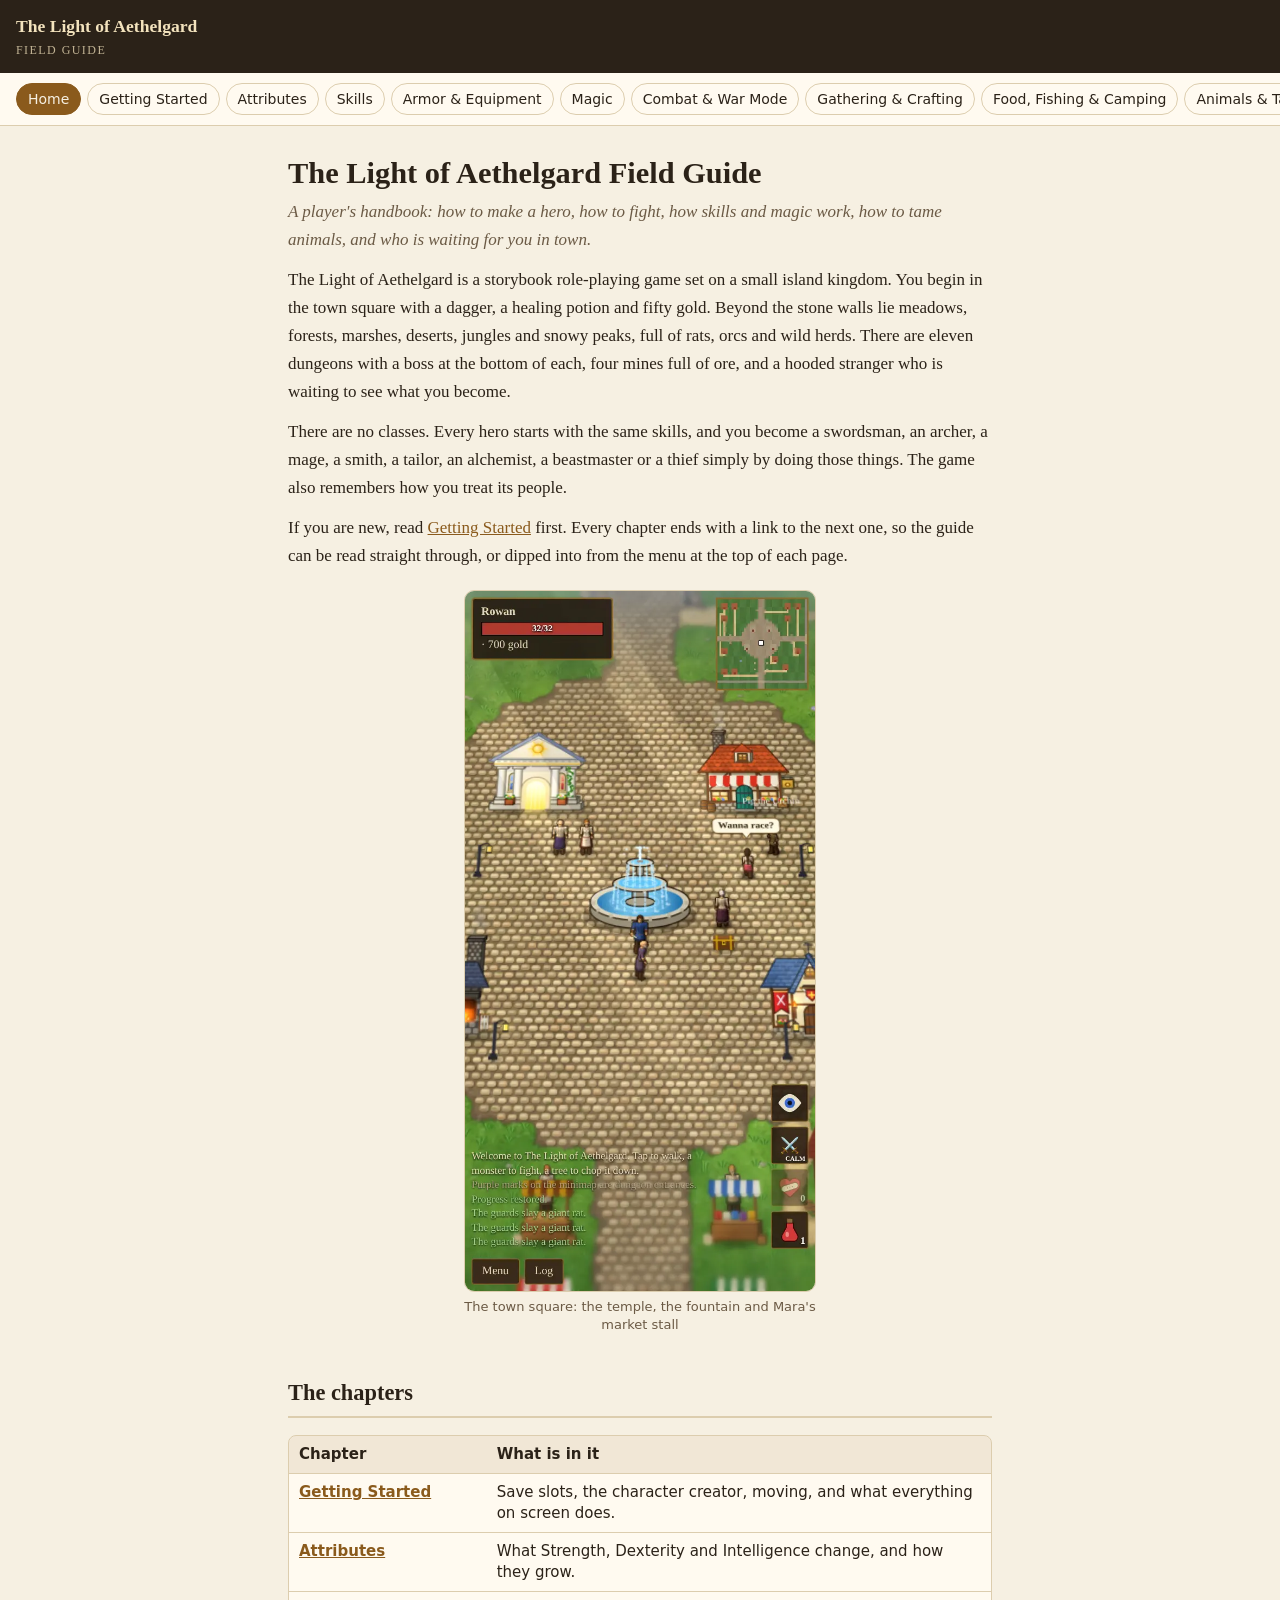
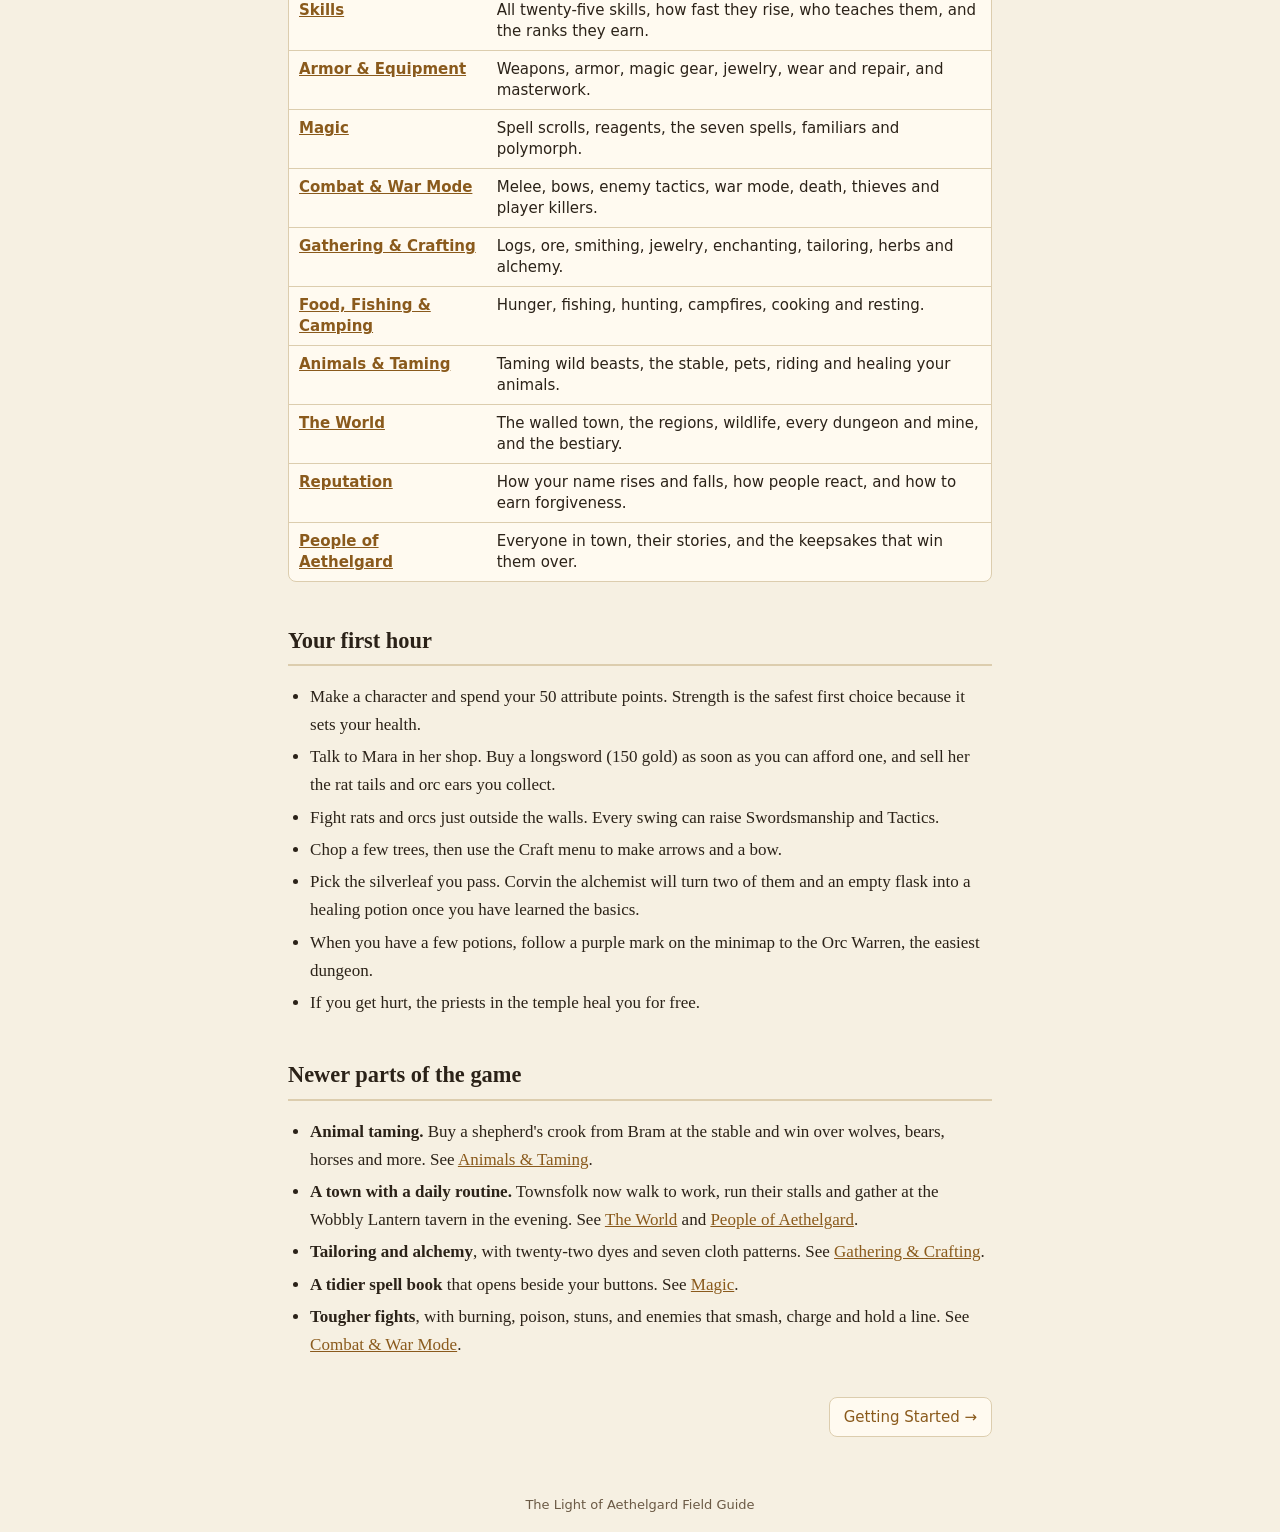
==== commit 57de9edd: "Wiki rewrite with new screenshots" ====
--- a/index.html
+++ b/index.html
@@ -1,72 +1,14 @@
-<!doctype html>
-<html lang="en">
-<head>
-<meta charset="utf-8">
-<meta name="viewport" content="width=device-width, initial-scale=1, viewport-fit=cover">
-<title>Aethelgard Field Guide</title>
-<meta name="description" content="Start here">
-<link rel="preconnect" href="https://fonts.googleapis.com"><link rel="preconnect" href="https://fonts.gstatic.com" crossorigin><link rel="stylesheet" href="https://fonts.googleapis.com/css2?family=Alegreya:ital,wght@0,400;0,600;0,700;1,400&family=Alegreya+Sans+SC:wght@400;600&family=IM+Fell+English+SC&display=swap">
-<link rel="stylesheet" href="style.css">
-</head>
-<body>
-<header class="top"><div class="top-in">
-<a class="mark" href="index.html"><small>The Light of</small><b>AETHELGARD</b></a>
-<span class="tag">Field Guide</span><span class="sp"></span>
-<label class="picker"><select aria-label="Go to page" onchange="location.href=this.value"><option value="index.html" selected>Home</option><option value="getting-started.html">Getting Started</option><option value="attributes.html">Attributes</option><option value="skills.html">Skills</option><option value="equipment.html">Armor & Equipment</option><option value="magic.html">Magic</option><option value="combat.html">Combat & War Mode</option><option value="crafting.html">Gathering & Crafting</option><option value="survival.html">Food, Fishing & Camping</option><option value="world.html">The World</option><option value="reputation.html">Reputation & Endings</option><option value="people.html">People of Aethelgard</option></select></label>
-</div></header>
-<div class="wrap">
-<aside class="rail"><h2>Chapters</h2><ol><li><a href="index.html" aria-current="page">Home</a></li><li><a href="getting-started.html">Getting Started</a></li><li><a href="attributes.html">Attributes</a></li><li><a href="skills.html">Skills</a></li><li><a href="equipment.html">Armor & Equipment</a></li><li><a href="magic.html">Magic</a></li><li><a href="combat.html">Combat & War Mode</a></li><li><a href="crafting.html">Gathering & Crafting</a></li><li><a href="survival.html">Food, Fishing & Camping</a></li><li><a href="world.html">The World</a></li><li><a href="reputation.html">Reputation & Endings</a></li><li><a href="people.html">People of Aethelgard</a></li></ol><h2>On this page</h2><ol class="toc"><li><a href="#chapters">Chapters</a></li><li><a href="#new">What’s new in this version</a></li><li><a href="#first-hour">Your first hour</a></li></ol></aside>
-<main>
-
-<h1>The Aethelgard Field Guide</h1>
-<p class="lede">A player’s handbook for The Light of Aethelgard: how to make a hero, how to fight, how magic and skills work, and who is waiting for you in town.</p>
-
-<div class="hero"><div>
-<p>The Light of Aethelgard is a storybook role-playing game set on a small island kingdom. You start in the town square with a dagger, a healing potion and fifty gold. Beyond its stone walls lie meadows, forests, marshes, deserts, jungles and snowy peaks full of rats, orcs and wild herds, eleven dungeons with a boss at the bottom of each, mines full of ore, and a hooded stranger who is waiting to see what you become.</p>
-<p>There are no classes. Every hero starts with the same skills. You become a swordsman, an archer, a mage, a smith, a tailor, an alchemist or a thief by doing those things, and the game remembers how you treat its people.</p>
-<p>New players should read <a href="getting-started.html">Getting Started</a> first. Each chapter ends with a link to the next one.</p>
-</div><figure class="phone"><div class="scr"><img src="town.webp" alt="The town square of Aethelgard, with the temple, Mara’s shop and the fountain" loading="lazy"></div><figcaption>The town square of Aethelgard, with the temple, Mara’s shop and the fountain</figcaption></figure></div>
-
-<h2 id="chapters">Chapters</h2>
-<div class="cards">
-<a class="card" href="getting-started.html"><b>Getting Started</b><span>Save slots, the character creator, how to move, and what everything on the screen does.</span></a>
-<a class="card" href="attributes.html"><b>Attributes</b><span>What Strength, Dexterity and Intelligence change, and how they grow.</span></a>
-<a class="card" href="skills.html"><b>Skills</b><span>All twenty-two skills, how fast they rise, who teaches them, and the titles they earn.</span></a>
-<a class="card" href="equipment.html"><b>Armor &amp; Equipment</b><span>Every weapon and armor piece, magic gear, jewelry, wear, repair and masterwork.</span></a>
-<a class="card" href="magic.html"><b>Magic</b><span>Finding spell scrolls, reagents, the seven spells (including Teleport), familiars and polymorph.</span></a>
-<a class="card" href="combat.html"><b>Combat &amp; War Mode</b><span>Melee, bows, burning, poison and stuns, enemy tactics, assassins, war mode, dying, thieves and player killers.</span></a>
-<a class="card" href="crafting.html"><b>Gathering &amp; Crafting</b><span>Logs, bows, ore, smithing, jewelry, enchanting, tailoring, herbs, alchemy and potions.</span></a>
-<a class="card" href="survival.html"><b>Food, Fishing &amp; Camping</b><span>Hunger, fishing, hunting, cooking over a campfire, securing a camp and resting until morning.</span></a>
-<a class="card" href="world.html"><b>The World</b><span>The walled town, the nine regions, wild animals, every dungeon and mine, and the full bestiary.</span></a>
-<a class="card" href="reputation.html"><b>Reputation &amp; Endings</b><span>How your name rises or falls, how people react, redemption, and the two endings.</span></a>
-<a class="card" href="people.html"><b>People of Aethelgard</b><span>Every townsperson’s story, the keepsake that wins them over, and how they fight beside you.</span></a>
-</div>
-
-<h2 id="new">What’s new in this version</h2>
-<ul>
-<li><b>A much larger world</b> made of regions, from the Meadowlands around town to the Mirefen, the Sunscar Wastes and the Stormcrown Peaks. See <a href="world.html#regions">The World</a>.</li>
-<li><b>A walled town</b> with four gates, cottages, market stalls, a well, and two new shops.</li>
-<li><b>Tailoring</b>: shear sheep, pick cotton, tan hides and sew clothes and armor at Tamsin’s shop. See <a href="crafting.html#tailoring">Tailoring</a>.</li>
-<li><b>Alchemy</b>: gather wild herbs and brew healing, mana, Vigor, Haste, Protection, Luck, Fury and explosion potions at Corvin’s shop. See <a href="crafting.html#alchemy">Alchemy</a>.</li>
-<li><b>Teleport</b>, a seventh spell. See <a href="magic.html#teleport">Magic</a>.</li>
-<li><b>Tougher fights</b>: burning, poison and stuns, enemies that smash, charge and hold a line, and new assassins and support casters. See <a href="combat.html#tactics">Combat</a>.</li>
-<li><b>Wild animals and hunting</b>: sheep, goats, cows, bulls and deer give hides, wool and meat, with six new meat dishes to cook.</li>
-</ul>
-
-<h2 id="first-hour">Your first hour</h2>
-<ol>
-<li>Make a character and spend your 50 attribute points. Strength is the safest choice for a first hero because it sets your health.</li>
-<li>Talk to Mara in the shop and buy a Longsword (150 gold) as soon as you can afford one. Sell her the rat tails and orc ears you collect.</li>
-<li>Fight rats and orcs just outside the walls. Every swing can raise Swordsmanship and Tactics.</li>
-<li>Chop trees for logs, and craft arrows and a bow from the Craft menu to try archery.</li>
-<li>When you have a few healing potions, follow a purple mark on the minimap to the Orc Warren, the easiest dungeon.</li>
-<li>Pick the silverleaf you pass on your way. Corvin will turn two of them and an empty flask into a healing potion once you learn the basics.</li>
-<li>If you get hurt, the priests in the temple heal you for free.</li>
-</ol>
-
-<nav class="pager" aria-label="Next and previous pages"><a class="nx" href="getting-started.html"><small>Next</small><b>Getting Started</b></a></nav>
-<footer>A player’s guide to The Light of Aethelgard. Numbers come from the current version of the game and may change as it grows.</footer>
-</main>
-</div>
-</body>
-</html>
+<!doctype html><html lang="en"><head><meta charset="utf-8"><meta name="viewport" content="width=device-width,initial-scale=1"><title>The Light of Aethelgard Field Guide · The Light of Aethelgard Field Guide</title><meta name="description" content="A player&#x27;s handbook: how to make a hero, how to fight, how skills and magic work, how to tame animals, and who is waiting for you in town."><link rel="stylesheet" href="style.css"></head><body>
+<header><a class="brand" href="index.html">The Light of Aethelgard<span>Field Guide</span></a></header>
+<nav class="chap"><a href="index.html" class=on>Home</a><a href="getting-started.html">Getting Started</a><a href="attributes.html">Attributes</a><a href="skills.html">Skills</a><a href="equipment.html">Armor & Equipment</a><a href="magic.html">Magic</a><a href="combat.html">Combat & War Mode</a><a href="crafting.html">Gathering & Crafting</a><a href="survival.html">Food, Fishing & Camping</a><a href="animals.html">Animals & Taming</a><a href="world.html">The World</a><a href="reputation.html">Reputation</a><a href="people.html">People of Aethelgard</a></nav><main><h1>The Light of Aethelgard Field Guide</h1><p class="lead">A player&#x27;s handbook: how to make a hero, how to fight, how skills and magic work, how to tame animals, and who is waiting for you in town.</p>
+<p>The Light of Aethelgard is a storybook role-playing game set on a small island kingdom. You begin in the town square with a dagger, a healing potion and fifty gold. Beyond the stone walls lie meadows, forests, marshes, deserts, jungles and snowy peaks, full of rats, orcs and wild herds. There are eleven dungeons with a boss at the bottom of each, four mines full of ore, and a hooded stranger who is waiting to see what you become.</p>
+<p>There are no classes. Every hero starts with the same skills, and you become a swordsman, an archer, a mage, a smith, a tailor, an alchemist, a beastmaster or a thief simply by doing those things. The game also remembers how you treat its people.</p>
+<p>If you are new, read <a href="getting-started.html">Getting Started</a> first. Every chapter ends with a link to the next one, so the guide can be read straight through, or dipped into from the menu at the top of each page.</p>
+<figure><img src="town.webp" alt="The town square: the temple, the fountain and Mara&#x27;s market stall" loading="lazy"><figcaption>The town square: the temple, the fountain and Mara&#x27;s market stall</figcaption></figure>
+<h2>The chapters</h2>
+<div class="tbl"><table><thead><tr><th>Chapter</th><th>What is in it</th></tr></thead><tbody><tr><td><a href="getting-started.html">Getting Started</a></td><td>Save slots, the character creator, moving, and what everything on screen does.</td></tr><tr><td><a href="attributes.html">Attributes</a></td><td>What Strength, Dexterity and Intelligence change, and how they grow.</td></tr><tr><td><a href="skills.html">Skills</a></td><td>All twenty-five skills, how fast they rise, who teaches them, and the ranks they earn.</td></tr><tr><td><a href="equipment.html">Armor & Equipment</a></td><td>Weapons, armor, magic gear, jewelry, wear and repair, and masterwork.</td></tr><tr><td><a href="magic.html">Magic</a></td><td>Spell scrolls, reagents, the seven spells, familiars and polymorph.</td></tr><tr><td><a href="combat.html">Combat & War Mode</a></td><td>Melee, bows, enemy tactics, war mode, death, thieves and player killers.</td></tr><tr><td><a href="crafting.html">Gathering & Crafting</a></td><td>Logs, ore, smithing, jewelry, enchanting, tailoring, herbs and alchemy.</td></tr><tr><td><a href="survival.html">Food, Fishing & Camping</a></td><td>Hunger, fishing, hunting, campfires, cooking and resting.</td></tr><tr><td><a href="animals.html">Animals & Taming</a></td><td>Taming wild beasts, the stable, pets, riding and healing your animals.</td></tr><tr><td><a href="world.html">The World</a></td><td>The walled town, the regions, wildlife, every dungeon and mine, and the bestiary.</td></tr><tr><td><a href="reputation.html">Reputation</a></td><td>How your name rises and falls, how people react, and how to earn forgiveness.</td></tr><tr><td><a href="people.html">People of Aethelgard</a></td><td>Everyone in town, their stories, and the keepsakes that win them over.</td></tr></tbody></table></div>
+<h2>Your first hour</h2>
+<ul><li>Make a character and spend your 50 attribute points. Strength is the safest first choice because it sets your health.</li><li>Talk to Mara in her shop. Buy a longsword (150 gold) as soon as you can afford one, and sell her the rat tails and orc ears you collect.</li><li>Fight rats and orcs just outside the walls. Every swing can raise Swordsmanship and Tactics.</li><li>Chop a few trees, then use the Craft menu to make arrows and a bow.</li><li>Pick the silverleaf you pass. Corvin the alchemist will turn two of them and an empty flask into a healing potion once you have learned the basics.</li><li>When you have a few potions, follow a purple mark on the minimap to the Orc Warren, the easiest dungeon.</li><li>If you get hurt, the priests in the temple heal you for free.</li></ul>
+<h2>Newer parts of the game</h2>
+<ul><li><b>Animal taming.</b> Buy a shepherd's crook from Bram at the stable and win over wolves, bears, horses and more. See <a href="animals.html">Animals & Taming</a>.</li><li><b>A town with a daily routine.</b> Townsfolk now walk to work, run their stalls and gather at the Wobbly Lantern tavern in the evening. See <a href="world.html">The World</a> and <a href="people.html">People of Aethelgard</a>.</li><li><b>Tailoring and alchemy</b>, with twenty-two dyes and seven cloth patterns. See <a href="crafting.html">Gathering & Crafting</a>.</li><li><b>A tidier spell book</b> that opens beside your buttons. See <a href="magic.html">Magic</a>.</li><li><b>Tougher fights</b>, with burning, poison, stuns, and enemies that smash, charge and hold a line. See <a href="combat.html">Combat & War Mode</a>.</li></ul>
+<div class="pn"><span></span><a class="next" href="getting-started.html">Getting Started →</a></div></main><footer>The Light of Aethelgard Field Guide</footer></body></html>
--- a/style.css
+++ b/style.css
@@ -1,156 +1,26 @@
-/* The Light of Aethelgard: Field Guide
-   Layout: a sticky chapter rail on the left (wide screens), reading column with phone-framed
-   screenshots set beside the text; stacks to one column with a page picker on phones. */
-:root{
-  --bg:#eceee6;          /* pale sage vellum */
-  --surface:#f8f9f4;
-  --sunk:#e2e6dc;
-  --ink:#1d2320;
-  --muted:#58615a;
-  --line:#cdd3c6;
-  --gold:#8a600c;        /* gold leaf, dark enough for text */
-  --gold-hi:#d9ad45;
-  --blue:#2b5584;        /* castle banner blue, links */
-  --red:#a33a2a;
-  --green:#3d7a3a;
-  --frame:#2a2620;       /* phone bezel */
-  --band:#1b2433;        /* night-blue header band */
-  --band-ink:#efe6cf;
-  --display:"IM Fell English SC","Iowan Old Style",Georgia,serif;
-  --body:"Alegreya",Georgia,"Times New Roman",serif;
-  --label:"Alegreya Sans SC","Alegreya Sans","Gill Sans",system-ui,sans-serif;
-  --radius:6px;
-  color-scheme:light;
-}
-@media (prefers-color-scheme:dark){:root:not([data-theme="light"]){
-  --bg:#0f1318;--surface:#161c23;--sunk:#1c232c;--ink:#e7e3d6;--muted:#a1a79c;--line:#2b343f;
-  --gold:#e3bd5f;--gold-hi:#f2d27c;--blue:#9cc1ef;--red:#ef8a76;--green:#8fcf86;--frame:#05070a;--band:#0a0e14;--band-ink:#efe6cf;color-scheme:dark}}
-:root[data-theme="dark"]{
-  --bg:#0f1318;--surface:#161c23;--sunk:#1c232c;--ink:#e7e3d6;--muted:#a1a79c;--line:#2b343f;
-  --gold:#e3bd5f;--gold-hi:#f2d27c;--blue:#9cc1ef;--red:#ef8a76;--green:#8fcf86;--frame:#05070a;--band:#0a0e14;--band-ink:#efe6cf;color-scheme:dark}
-
-*{box-sizing:border-box}
-html{scroll-padding-top:72px}
-body{margin:0;background:var(--bg);color:var(--ink);font:18px/1.6 var(--body);-webkit-text-size-adjust:100%}
-body::before{content:"";position:fixed;inset:0 0 auto;height:env(safe-area-inset-top,0px);z-index:30;background:var(--band)}
-a{color:var(--blue);text-decoration-thickness:1px;text-underline-offset:3px}
-a:hover{text-decoration-thickness:2px}
-:focus-visible{outline:2px solid var(--gold-hi);outline-offset:2px}
-img{max-width:100%;height:auto;display:block}
-
-/* ---------- top bar ---------- */
-.top{position:sticky;top:env(safe-area-inset-top,0px);z-index:20;background:var(--band);color:var(--band-ink);border-bottom:2px solid var(--gold-hi)}
-.top-in{display:flex;align-items:center;gap:16px;max-width:1240px;margin:0 auto;padding-block:10px;
-  padding-left:max(16px,env(safe-area-inset-left,0px));padding-right:max(16px,env(safe-area-inset-right,0px))}
-.mark{display:flex;flex-direction:column;line-height:1;text-decoration:none;color:var(--band-ink)}
-.mark small{font:15px var(--display);letter-spacing:.14em;color:var(--gold-hi)}
-.mark b{font:400 23px var(--display);letter-spacing:.12em}
-.top .sp{flex:1}
-.top .tag{font:14px var(--label);letter-spacing:.12em;text-transform:uppercase;color:var(--gold-hi);opacity:.85}
-.picker{display:none;min-width:0}
-
-/* ---------- frame ---------- */
-.wrap{display:grid;grid-template-columns:230px minmax(0,1fr);gap:40px;max-width:1240px;margin:0 auto;
-  padding-left:max(16px,env(safe-area-inset-left,0px));padding-right:max(16px,env(safe-area-inset-right,0px));padding-block:28px 64px}
-.rail{position:sticky;top:84px;align-self:start;max-height:calc(100vh - 100px);overflow:auto;font-family:var(--label);font-size:16px}
-.rail h2{font:13px var(--label);letter-spacing:.14em;text-transform:uppercase;color:var(--muted);margin:0 0 8px}
-.rail ol{list-style:none;margin:0 0 22px;padding:0;display:grid;gap:2px}
-.rail a{display:block;padding:5px 10px;border-radius:var(--radius);color:var(--ink);text-decoration:none}
-.rail a:hover{background:var(--sunk)}
-.rail a[aria-current]{background:var(--sunk);color:var(--gold);box-shadow:inset 3px 0 0 var(--gold)}
-.rail .toc a{font-size:15px;color:var(--muted);padding:3px 10px}
-
-main{min-width:0}
-.crumb{font:14px var(--label);letter-spacing:.1em;color:var(--muted);margin:0 0 4px}
-h1{font:400 clamp(34px,5vw,50px)/1.08 var(--display);letter-spacing:.02em;margin:0 0 10px;text-wrap:balance}
-.lede{font-size:21px;line-height:1.5;color:var(--muted);max-width:40em;margin:0 0 28px}
-h2{font:400 30px/1.15 var(--display);margin:48px 0 12px;padding-top:18px;border-top:1px solid var(--line);text-wrap:balance}
-h3{font:600 21px/1.3 var(--body);margin:28px 0 6px;text-wrap:balance}
-h4{font:15px var(--label);letter-spacing:.1em;text-transform:uppercase;color:var(--gold);margin:22px 0 4px}
-p,ul,ol{max-width:40em}
-ul,ol{padding-left:1.3em}
-li{margin:3px 0}
-li::marker{color:var(--gold)}
-strong{font-weight:700}
-.k{font:600 .86em var(--label);letter-spacing:.04em;background:var(--sunk);border:1px solid var(--line);border-radius:4px;padding:1px 6px;white-space:nowrap}
-.num{font-variant-numeric:tabular-nums}
-
-/* text beside a phone screenshot */
-.split{display:grid;grid-template-columns:minmax(0,1fr) 250px;gap:32px;align-items:start}
-.split > div{min-width:0}
-.pair{display:grid;grid-template-columns:repeat(auto-fill,minmax(170px,220px));gap:18px;margin:18px 0}
-.pair figure{margin:0;width:auto}
-.pair.five{grid-template-columns:repeat(5,minmax(0,1fr))}
-@media (max-width:720px){.pair.five{display:flex;overflow-x:auto;scroll-snap-type:x mandatory;padding-bottom:6px}.pair.five figure{flex:0 0 46%;scroll-snap-align:start}}
-figure{margin:18px 0}
-figure.phone{width:250px;max-width:100%}
-figure.phone .scr{border:7px solid var(--frame);border-radius:22px;overflow:hidden;background:var(--frame);box-shadow:0 10px 26px -14px rgba(0,0,0,.55)}
-figure.shot .scr{border:1px solid var(--line);border-radius:var(--radius);overflow:hidden}
-figure.port{width:200px;max-width:100%}
-figure.port .scr{border-radius:50% 50% var(--radius) var(--radius);overflow:hidden;border:3px solid var(--gold-hi);background:var(--sunk)}
-figcaption{font:15px/1.4 var(--label);color:var(--muted);margin-top:8px}
-
-/* callouts */
-.note{border-left:3px solid var(--gold);background:var(--surface);padding:10px 16px;border-radius:0 var(--radius) var(--radius) 0;max-width:40em;margin:18px 0}
-.note b:first-child{font:14px var(--label);letter-spacing:.1em;text-transform:uppercase;color:var(--gold);display:block}
-.quote{font-style:italic;max-width:38em;margin:12px 0;padding-left:16px;border-left:2px solid var(--line);color:var(--ink)}
-details.spoil{max-width:40em;border:1px solid var(--line);border-radius:var(--radius);background:var(--surface);padding:10px 16px;margin:18px 0}
-details.spoil summary{cursor:pointer;font:16px var(--label);letter-spacing:.06em;color:var(--red)}
-
-/* tables */
-.tbl{overflow-x:auto;margin:16px 0;max-width:100%}
-table{border-collapse:collapse;min-width:100%;font-size:16px;font-variant-numeric:tabular-nums}
-th{font:14px var(--label);letter-spacing:.08em;text-transform:uppercase;color:var(--muted);text-align:left;padding:8px 12px;border-bottom:2px solid var(--gold)}
-td{padding:8px 12px;border-bottom:1px solid var(--line);vertical-align:top}
-td.r,th.r{text-align:right}
-tr:hover td{background:var(--surface)}
-
-/* home cards */
-.cards{display:grid;grid-template-columns:repeat(2,minmax(0,1fr));gap:14px;margin:24px 0;max-width:52em}
-@media (max-width:640px){.cards{grid-template-columns:minmax(0,1fr)}}
-.card{display:flex;flex-direction:column;gap:4px;padding:16px 18px;background:var(--surface);border:1px solid var(--line);border-radius:var(--radius);text-decoration:none;color:var(--ink)}
-.card:hover{border-color:var(--gold)}
-.card b{font:400 22px var(--display);color:var(--gold)}
-.card span{font-size:16px;color:var(--muted)}
-.hero{display:grid;grid-template-columns:minmax(0,1fr) 250px;gap:32px;align-items:center}
-
-/* people */
-.person{display:grid;grid-template-columns:150px minmax(0,1fr);gap:24px;align-items:start;margin:22px 0 10px}
-.person figure{margin:0;width:150px}
-.facts{display:flex;flex-wrap:wrap;gap:6px 14px;font:15px var(--label);color:var(--muted);margin:0 0 6px}
-.facts span b{color:var(--ink);font-weight:600}
-
-/* ladder */
-.ladder{display:grid;grid-template-columns:1fr 1fr;gap:0;max-width:44em;border:1px solid var(--line);border-radius:var(--radius);overflow:hidden;font-size:16px}
-.ladder div{padding:7px 12px;border-bottom:1px solid var(--line);display:flex;justify-content:space-between;gap:10px}
-.ladder .good{background:color-mix(in srgb,var(--gold-hi) 10%,var(--surface))}
-.ladder .bad{background:color-mix(in srgb,var(--red) 8%,var(--surface))}
-.ladder .h{font:14px var(--label);letter-spacing:.1em;text-transform:uppercase;color:var(--muted);background:var(--sunk)}
-.ladder i{font-style:normal;color:var(--muted);font-variant-numeric:tabular-nums}
-
-.pager{display:flex;justify-content:space-between;gap:16px;flex-wrap:wrap;margin-top:56px;padding-top:18px;border-top:1px solid var(--line);font-family:var(--label)}
-.pager a{text-decoration:none;display:flex;flex-direction:column;max-width:48%}
-.pager small{color:var(--muted);letter-spacing:.1em;text-transform:uppercase;font-size:13px}
-.pager b{font:400 21px var(--display)}
-.pager .nx{text-align:right;margin-left:auto}
-footer{font:14px var(--label);color:var(--muted);margin-top:28px}
-
-svg text{fill:var(--muted);font:12px var(--label)}
-
-@media (max-width:960px){
-  .wrap{grid-template-columns:minmax(0,1fr);gap:0;padding-block:18px 48px}
-  .rail{display:none}
-  .picker{display:block;flex:0 1 190px}
-  .picker select{font:16px var(--label);background:var(--band);color:var(--band-ink);border:1px solid var(--gold-hi);border-radius:var(--radius);padding:7px 10px;max-width:100%;width:100%}
-  .top .tag{display:none}
-}
-@media (max-width:720px){
-  body{font-size:17px}
-  .split,.hero{grid-template-columns:minmax(0,1fr);gap:4px}
-  .split figure.phone,.hero figure.phone{margin-inline:auto;width:min(250px,80%)}
-  .person{grid-template-columns:96px minmax(0,1fr);gap:14px}
-  .person figure{width:96px}
-  .ladder{grid-template-columns:1fr}
-  .mark b{font-size:19px}
-}
-@media (prefers-reduced-motion:reduce){*{scroll-behavior:auto!important}}
+:root{--bg:#f6f0e2;--fg:#2b2218;--mut:#6b5a45;--acc:#8a5a1c;--card:#fffaf0;--line:#dccdae;--hd:#2b2218;--hdfg:#f3e3bd}
+@media(prefers-color-scheme:dark){:root{--bg:#17120c;--fg:#eadfc8;--mut:#a89878;--acc:#e0b060;--card:#211a11;--line:#3a2e1e;--hd:#0f0b07;--hdfg:#f3e3bd}}
+*{box-sizing:border-box}html{-webkit-text-size-adjust:100%}
+body{margin:0;background:var(--bg);color:var(--fg);font:17px/1.65 Georgia,"Times New Roman",serif}
+header{background:var(--hd);padding:12px 16px}
+.brand{color:var(--hdfg);text-decoration:none;font-weight:bold;font-size:1.1rem}
+.brand span{display:block;font-size:.75rem;font-weight:normal;letter-spacing:.12em;text-transform:uppercase;opacity:.75}
+.chap{display:flex;gap:6px;overflow-x:auto;padding:10px 16px;border-bottom:1px solid var(--line);background:var(--card);white-space:nowrap}
+.chap a{font:14px/1 system-ui,sans-serif;padding:8px 11px;border:1px solid var(--line);border-radius:999px;color:var(--fg);text-decoration:none}
+.chap a.on{background:var(--acc);border-color:var(--acc);color:var(--bg)}
+main{max-width:46rem;margin:0 auto;padding:20px 16px 40px}
+h1{font-size:1.9rem;line-height:1.2;margin:.3em 0 .2em}
+.lead{color:var(--mut);font-style:italic;margin-top:0}
+h2{font-size:1.4rem;margin:1.8em 0 .4em;padding-bottom:.2em;border-bottom:2px solid var(--line)}
+h3{font-size:1.15rem;margin:1.5em 0 .3em;color:var(--acc)}
+a{color:var(--acc)}p{margin:.7em 0}ul,ol{padding-left:1.3em}li{margin:.25em 0}
+.tbl{overflow-x:auto;margin:1em 0;border:1px solid var(--line);border-radius:8px;background:var(--card)}
+table{border-collapse:collapse;width:100%;font:15px/1.4 system-ui,sans-serif}
+th,td{padding:8px 10px;text-align:left;vertical-align:top;border-bottom:1px solid var(--line)}
+th{background:rgba(138,90,28,.12);white-space:nowrap}tr:last-child td{border-bottom:0}
+td:first-child{font-weight:600}
+.note{margin:1em 0;padding:12px 14px;border-left:4px solid var(--acc);background:var(--card);border-radius:0 8px 8px 0;font:15px/1.5 system-ui,sans-serif}
+.pn{display:flex;justify-content:space-between;gap:12px;margin-top:2.5em;font:15px system-ui,sans-serif}
+.pn a{padding:10px 14px;border:1px solid var(--line);border-radius:8px;background:var(--card);text-decoration:none}
+footer{text-align:center;color:var(--mut);font:13px system-ui,sans-serif;padding:20px}
+figure{margin:1.2em auto;text-align:center;max-width:22rem}figure img{width:100%;height:auto;border-radius:10px;border:1px solid var(--line);display:block}figcaption{font:13px/1.4 system-ui,sans-serif;color:var(--mut);margin-top:6px}
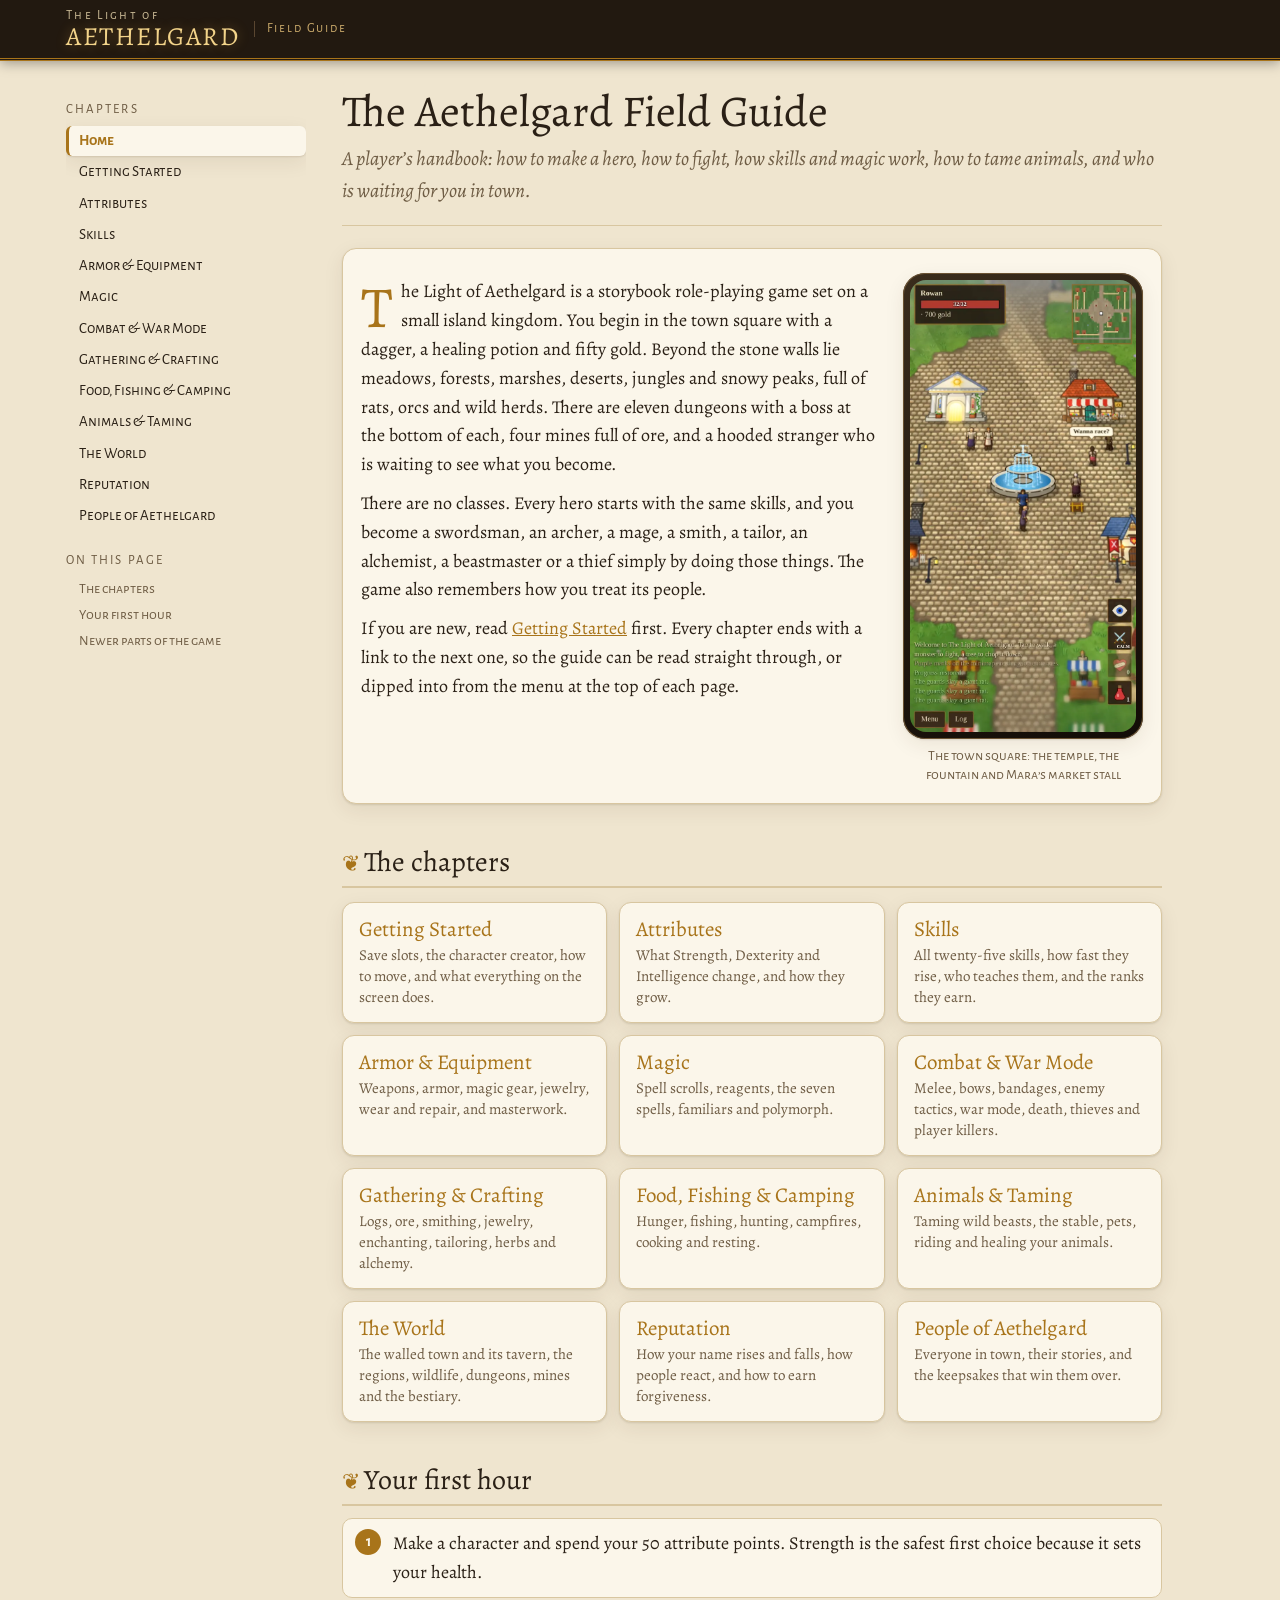
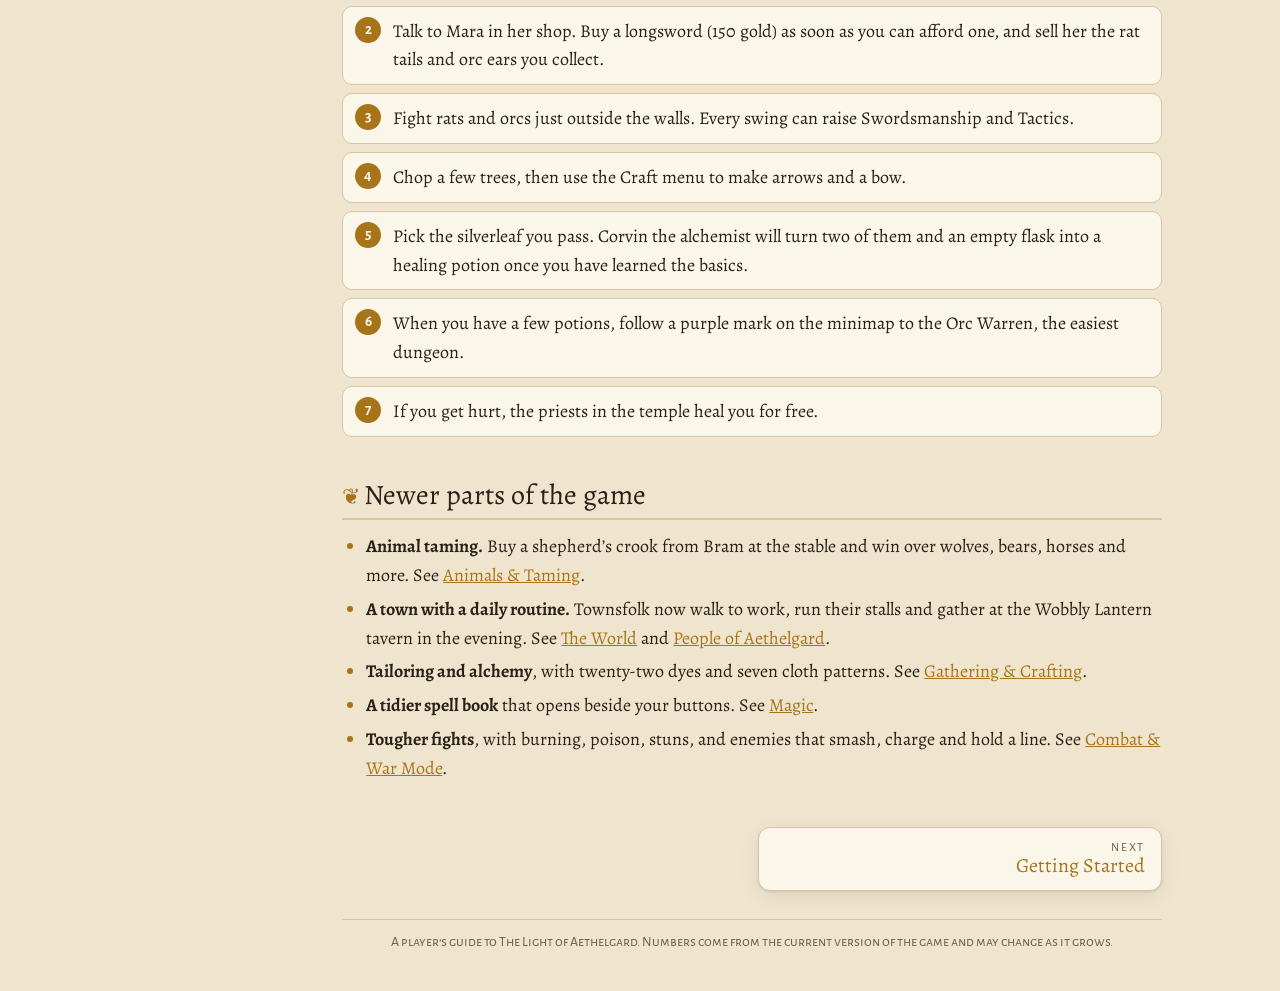
==== commit 88fdcf0e: "Add files via upload" ====
--- a/index.html
+++ b/index.html
@@ -1,14 +1,35 @@
-<!doctype html><html lang="en"><head><meta charset="utf-8"><meta name="viewport" content="width=device-width,initial-scale=1"><title>The Light of Aethelgard Field Guide · The Light of Aethelgard Field Guide</title><meta name="description" content="A player&#x27;s handbook: how to make a hero, how to fight, how skills and magic work, how to tame animals, and who is waiting for you in town."><link rel="stylesheet" href="style.css"></head><body>
-<header><a class="brand" href="index.html">The Light of Aethelgard<span>Field Guide</span></a></header>
-<nav class="chap"><a href="index.html" class=on>Home</a><a href="getting-started.html">Getting Started</a><a href="attributes.html">Attributes</a><a href="skills.html">Skills</a><a href="equipment.html">Armor & Equipment</a><a href="magic.html">Magic</a><a href="combat.html">Combat & War Mode</a><a href="crafting.html">Gathering & Crafting</a><a href="survival.html">Food, Fishing & Camping</a><a href="animals.html">Animals & Taming</a><a href="world.html">The World</a><a href="reputation.html">Reputation</a><a href="people.html">People of Aethelgard</a></nav><main><h1>The Light of Aethelgard Field Guide</h1><p class="lead">A player&#x27;s handbook: how to make a hero, how to fight, how skills and magic work, how to tame animals, and who is waiting for you in town.</p>
-<p>The Light of Aethelgard is a storybook role-playing game set on a small island kingdom. You begin in the town square with a dagger, a healing potion and fifty gold. Beyond the stone walls lie meadows, forests, marshes, deserts, jungles and snowy peaks, full of rats, orcs and wild herds. There are eleven dungeons with a boss at the bottom of each, four mines full of ore, and a hooded stranger who is waiting to see what you become.</p>
-<p>There are no classes. Every hero starts with the same skills, and you become a swordsman, an archer, a mage, a smith, a tailor, an alchemist, a beastmaster or a thief simply by doing those things. The game also remembers how you treat its people.</p>
-<p>If you are new, read <a href="getting-started.html">Getting Started</a> first. Every chapter ends with a link to the next one, so the guide can be read straight through, or dipped into from the menu at the top of each page.</p>
-<figure><img src="town.webp" alt="The town square: the temple, the fountain and Mara&#x27;s market stall" loading="lazy"><figcaption>The town square: the temple, the fountain and Mara&#x27;s market stall</figcaption></figure>
-<h2>The chapters</h2>
-<div class="tbl"><table><thead><tr><th>Chapter</th><th>What is in it</th></tr></thead><tbody><tr><td><a href="getting-started.html">Getting Started</a></td><td>Save slots, the character creator, moving, and what everything on screen does.</td></tr><tr><td><a href="attributes.html">Attributes</a></td><td>What Strength, Dexterity and Intelligence change, and how they grow.</td></tr><tr><td><a href="skills.html">Skills</a></td><td>All twenty-five skills, how fast they rise, who teaches them, and the ranks they earn.</td></tr><tr><td><a href="equipment.html">Armor & Equipment</a></td><td>Weapons, armor, magic gear, jewelry, wear and repair, and masterwork.</td></tr><tr><td><a href="magic.html">Magic</a></td><td>Spell scrolls, reagents, the seven spells, familiars and polymorph.</td></tr><tr><td><a href="combat.html">Combat & War Mode</a></td><td>Melee, bows, enemy tactics, war mode, death, thieves and player killers.</td></tr><tr><td><a href="crafting.html">Gathering & Crafting</a></td><td>Logs, ore, smithing, jewelry, enchanting, tailoring, herbs and alchemy.</td></tr><tr><td><a href="survival.html">Food, Fishing & Camping</a></td><td>Hunger, fishing, hunting, campfires, cooking and resting.</td></tr><tr><td><a href="animals.html">Animals & Taming</a></td><td>Taming wild beasts, the stable, pets, riding and healing your animals.</td></tr><tr><td><a href="world.html">The World</a></td><td>The walled town, the regions, wildlife, every dungeon and mine, and the bestiary.</td></tr><tr><td><a href="reputation.html">Reputation</a></td><td>How your name rises and falls, how people react, and how to earn forgiveness.</td></tr><tr><td><a href="people.html">People of Aethelgard</a></td><td>Everyone in town, their stories, and the keepsakes that win them over.</td></tr></tbody></table></div>
-<h2>Your first hour</h2>
-<ul><li>Make a character and spend your 50 attribute points. Strength is the safest first choice because it sets your health.</li><li>Talk to Mara in her shop. Buy a longsword (150 gold) as soon as you can afford one, and sell her the rat tails and orc ears you collect.</li><li>Fight rats and orcs just outside the walls. Every swing can raise Swordsmanship and Tactics.</li><li>Chop a few trees, then use the Craft menu to make arrows and a bow.</li><li>Pick the silverleaf you pass. Corvin the alchemist will turn two of them and an empty flask into a healing potion once you have learned the basics.</li><li>When you have a few potions, follow a purple mark on the minimap to the Orc Warren, the easiest dungeon.</li><li>If you get hurt, the priests in the temple heal you for free.</li></ul>
-<h2>Newer parts of the game</h2>
-<ul><li><b>Animal taming.</b> Buy a shepherd's crook from Bram at the stable and win over wolves, bears, horses and more. See <a href="animals.html">Animals & Taming</a>.</li><li><b>A town with a daily routine.</b> Townsfolk now walk to work, run their stalls and gather at the Wobbly Lantern tavern in the evening. See <a href="world.html">The World</a> and <a href="people.html">People of Aethelgard</a>.</li><li><b>Tailoring and alchemy</b>, with twenty-two dyes and seven cloth patterns. See <a href="crafting.html">Gathering & Crafting</a>.</li><li><b>A tidier spell book</b> that opens beside your buttons. See <a href="magic.html">Magic</a>.</li><li><b>Tougher fights</b>, with burning, poison, stuns, and enemies that smash, charge and hold a line. See <a href="combat.html">Combat & War Mode</a>.</li></ul>
-<div class="pn"><span></span><a class="next" href="getting-started.html">Getting Started →</a></div></main><footer>The Light of Aethelgard Field Guide</footer></body></html>+<!doctype html>
+<html lang="en">
+<head>
+<meta charset="utf-8">
+<meta name="viewport" content="width=device-width, initial-scale=1, viewport-fit=cover">
+<title>Aethelgard Field Guide</title>
+<meta name="description" content="A player&#x27;s handbook: how to make a hero, how to fight, how skills and magic work, how to tame animals, and who is waiting for you in town.">
+<link rel="preconnect" href="https://fonts.googleapis.com"><link rel="preconnect" href="https://fonts.gstatic.com" crossorigin><link rel="stylesheet" href="https://fonts.googleapis.com/css2?family=Alegreya:ital,wght@0,400;0,600;0,700;1,400&family=Alegreya+Sans+SC:wght@400;600&family=IM+Fell+English+SC&display=swap">
+<link rel="stylesheet" href="style.css">
+</head>
+<body>
+<header class="top"><div class="top-in">
+<a class="mark" href="index.html"><small>The Light of</small><b>AETHELGARD</b></a>
+<span class="tag">Field Guide</span><span class="sp"></span>
+<label class="picker"><select aria-label="Go to page" onchange="location.href=this.value"><option value="index.html" selected>Home</option><option value="getting-started.html">Getting Started</option><option value="attributes.html">Attributes</option><option value="skills.html">Skills</option><option value="equipment.html">Armor &amp; Equipment</option><option value="magic.html">Magic</option><option value="combat.html">Combat &amp; War Mode</option><option value="crafting.html">Gathering &amp; Crafting</option><option value="survival.html">Food, Fishing &amp; Camping</option><option value="animals.html">Animals &amp; Taming</option><option value="world.html">The World</option><option value="reputation.html">Reputation</option><option value="people.html">People of Aethelgard</option></select></label>
+</div></header>
+<div class="wrap">
+<aside class="rail"><h2>Chapters</h2><ol><li><a href="index.html" aria-current="page">Home</a></li><li><a href="getting-started.html">Getting Started</a></li><li><a href="attributes.html">Attributes</a></li><li><a href="skills.html">Skills</a></li><li><a href="equipment.html">Armor &amp; Equipment</a></li><li><a href="magic.html">Magic</a></li><li><a href="combat.html">Combat &amp; War Mode</a></li><li><a href="crafting.html">Gathering &amp; Crafting</a></li><li><a href="survival.html">Food, Fishing &amp; Camping</a></li><li><a href="animals.html">Animals &amp; Taming</a></li><li><a href="world.html">The World</a></li><li><a href="reputation.html">Reputation</a></li><li><a href="people.html">People of Aethelgard</a></li></ol><h2>On this page</h2><ol class="toc"><li><a href="#the-chapters">The chapters</a></li><li><a href="#your-first-hour">Your first hour</a></li><li><a href="#newer-parts-of-the-game">Newer parts of the game</a></li></ol></aside>
+<main>
+
+<h1>The Aethelgard Field Guide</h1>
+<p class="lede">A player’s handbook: how to make a hero, how to fight, how skills and magic work, how to tame animals, and who is waiting for you in town.</p>
+<div class="split hero"><div><p>The Light of Aethelgard is a storybook role-playing game set on a small island kingdom. You begin in the town square with a dagger, a healing potion and fifty gold. Beyond the stone walls lie meadows, forests, marshes, deserts, jungles and snowy peaks, full of rats, orcs and wild herds. There are eleven dungeons with a boss at the bottom of each, four mines full of ore, and a hooded stranger who is waiting to see what you become.</p><p>There are no classes. Every hero starts with the same skills, and you become a swordsman, an archer, a mage, a smith, a tailor, an alchemist, a beastmaster or a thief simply by doing those things. The game also remembers how you treat its people.</p><p>If you are new, read <a href=”getting-started.html”>Getting Started</a> first. Every chapter ends with a link to the next one, so the guide can be read straight through, or dipped into from the menu at the top of each page.</p></div><figure class="phone"><div class="scr"><img src="town.webp" alt="The town square: the temple, the fountain and Mara&#x27;s market stall" loading="lazy"></div><figcaption>The town square: the temple, the fountain and Mara’s market stall</figcaption></figure></div>
+<h2 id="the-chapters">The chapters</h2>
+<div class="cards"><a class="card" href="getting-started.html"><b>Getting Started</b><span>Save slots, the character creator, how to move, and what everything on the screen does.</span></a><a class="card" href="attributes.html"><b>Attributes</b><span>What Strength, Dexterity and Intelligence change, and how they grow.</span></a><a class="card" href="skills.html"><b>Skills</b><span>All twenty-five skills, how fast they rise, who teaches them, and the ranks they earn.</span></a><a class="card" href="equipment.html"><b>Armor &amp; Equipment</b><span>Weapons, armor, magic gear, jewelry, wear and repair, and masterwork.</span></a><a class="card" href="magic.html"><b>Magic</b><span>Spell scrolls, reagents, the seven spells, familiars and polymorph.</span></a><a class="card" href="combat.html"><b>Combat &amp; War Mode</b><span>Melee, bows, bandages, enemy tactics, war mode, death, thieves and player killers.</span></a><a class="card" href="crafting.html"><b>Gathering &amp; Crafting</b><span>Logs, ore, smithing, jewelry, enchanting, tailoring, herbs and alchemy.</span></a><a class="card" href="survival.html"><b>Food, Fishing &amp; Camping</b><span>Hunger, fishing, hunting, campfires, cooking and resting.</span></a><a class="card" href="animals.html"><b>Animals &amp; Taming</b><span>Taming wild beasts, the stable, pets, riding and healing your animals.</span></a><a class="card" href="world.html"><b>The World</b><span>The walled town and its tavern, the regions, wildlife, dungeons, mines and the bestiary.</span></a><a class="card" href="reputation.html"><b>Reputation</b><span>How your name rises and falls, how people react, and how to earn forgiveness.</span></a><a class="card" href="people.html"><b>People of Aethelgard</b><span>Everyone in town, their stories, and the keepsakes that win them over.</span></a></div>
+<h2 id="your-first-hour">Your first hour</h2>
+<ol class="steps"><li>Make a character and spend your 50 attribute points. Strength is the safest first choice because it sets your health.</li><li>Talk to Mara in her shop. Buy a longsword (150 gold) as soon as you can afford one, and sell her the rat tails and orc ears you collect.</li><li>Fight rats and orcs just outside the walls. Every swing can raise Swordsmanship and Tactics.</li><li>Chop a few trees, then use the Craft menu to make arrows and a bow.</li><li>Pick the silverleaf you pass. Corvin the alchemist will turn two of them and an empty flask into a healing potion once you have learned the basics.</li><li>When you have a few potions, follow a purple mark on the minimap to the Orc Warren, the easiest dungeon.</li><li>If you get hurt, the priests in the temple heal you for free.</li></ol>
+<h2 id="newer-parts-of-the-game">Newer parts of the game</h2>
+<ul><li><b>Animal taming.</b> Buy a shepherd’s crook from Bram at the stable and win over wolves, bears, horses and more. See <a href=”animals.html”>Animals & Taming</a>.</li><li><b>A town with a daily routine.</b> Townsfolk now walk to work, run their stalls and gather at the Wobbly Lantern tavern in the evening. See <a href=”world.html”>The World</a> and <a href=”people.html”>People of Aethelgard</a>.</li><li><b>Tailoring and alchemy</b>, with twenty-two dyes and seven cloth patterns. See <a href=”crafting.html”>Gathering & Crafting</a>.</li><li><b>A tidier spell book</b> that opens beside your buttons. See <a href=”magic.html”>Magic</a>.</li><li><b>Tougher fights</b>, with burning, poison, stuns, and enemies that smash, charge and hold a line. See <a href=”combat.html”>Combat & War Mode</a>.</li></ul>
+<nav class="pager" aria-label="Next and previous pages"><span></span><a class="nx" href="getting-started.html"><small>Next</small><b>Getting Started</b></a></nav>
+<footer>A player’s guide to The Light of Aethelgard. Numbers come from the current version of the game and may change as it grows.</footer>
+</main>
+</div>
+</body>
+</html>
--- a/style.css
+++ b/style.css
@@ -1,26 +1,132 @@
-:root{--bg:#f6f0e2;--fg:#2b2218;--mut:#6b5a45;--acc:#8a5a1c;--card:#fffaf0;--line:#dccdae;--hd:#2b2218;--hdfg:#f3e3bd}
-@media(prefers-color-scheme:dark){:root{--bg:#17120c;--fg:#eadfc8;--mut:#a89878;--acc:#e0b060;--card:#211a11;--line:#3a2e1e;--hd:#0f0b07;--hdfg:#f3e3bd}}
-*{box-sizing:border-box}html{-webkit-text-size-adjust:100%}
-body{margin:0;background:var(--bg);color:var(--fg);font:17px/1.65 Georgia,"Times New Roman",serif}
-header{background:var(--hd);padding:12px 16px}
-.brand{color:var(--hdfg);text-decoration:none;font-weight:bold;font-size:1.1rem}
-.brand span{display:block;font-size:.75rem;font-weight:normal;letter-spacing:.12em;text-transform:uppercase;opacity:.75}
-.chap{display:flex;gap:6px;overflow-x:auto;padding:10px 16px;border-bottom:1px solid var(--line);background:var(--card);white-space:nowrap}
-.chap a{font:14px/1 system-ui,sans-serif;padding:8px 11px;border:1px solid var(--line);border-radius:999px;color:var(--fg);text-decoration:none}
-.chap a.on{background:var(--acc);border-color:var(--acc);color:var(--bg)}
-main{max-width:46rem;margin:0 auto;padding:20px 16px 40px}
-h1{font-size:1.9rem;line-height:1.2;margin:.3em 0 .2em}
-.lead{color:var(--mut);font-style:italic;margin-top:0}
-h2{font-size:1.4rem;margin:1.8em 0 .4em;padding-bottom:.2em;border-bottom:2px solid var(--line)}
-h3{font-size:1.15rem;margin:1.5em 0 .3em;color:var(--acc)}
-a{color:var(--acc)}p{margin:.7em 0}ul,ol{padding-left:1.3em}li{margin:.25em 0}
-.tbl{overflow-x:auto;margin:1em 0;border:1px solid var(--line);border-radius:8px;background:var(--card)}
-table{border-collapse:collapse;width:100%;font:15px/1.4 system-ui,sans-serif}
-th,td{padding:8px 10px;text-align:left;vertical-align:top;border-bottom:1px solid var(--line)}
-th{background:rgba(138,90,28,.12);white-space:nowrap}tr:last-child td{border-bottom:0}
+/* The Light of Aethelgard · Field Guide */
+:root{
+  --bg:#efe5cf;--paper:#fbf6ea;--paper2:#f5ecd8;--ink:#2a2016;--mut:#6e5c44;--line:#d8c6a0;
+  --gold:#a8741a;--gold2:#c99a3e;--red:#8e2b22;--green:#3d6b35;--hd:#221910;--hdi:#f1dfb4;
+  --shadow:0 1px 2px rgba(60,40,10,.12),0 6px 20px rgba(60,40,10,.08);
+  --serif:"Alegreya",Georgia,"Palatino Linotype",serif;
+  --caps:"Alegreya Sans SC","Gill Sans",system-ui,sans-serif;
+  --fell:"IM Fell English SC","Alegreya",Georgia,serif;
+}
+@media (prefers-color-scheme:dark){:root{
+  --bg:#120d08;--paper:#1c150e;--paper2:#241a11;--ink:#ecdfc4;--mut:#b09a78;--line:#3e3020;
+  --gold:#d9a845;--gold2:#e8bf62;--red:#e07a6a;--green:#8cc07a;--hd:#0b0805;--hdi:#f1dfb4;
+  --shadow:0 1px 2px rgba(0,0,0,.4),0 8px 24px rgba(0,0,0,.35);
+}}
+*{box-sizing:border-box}
+html{-webkit-text-size-adjust:100%;scroll-padding-top:76px}
+body{margin:0;background:var(--bg);color:var(--ink);font:18px/1.6 var(--serif)}
+a{color:var(--gold)}a:hover{color:var(--gold2)}
+img{max-width:100%}
+
+/* ---- masthead ---- */
+.top{position:sticky;top:0;z-index:5;background:var(--hd);border-bottom:3px double var(--gold);box-shadow:0 2px 12px rgba(0,0,0,.35)}
+.top-in{max-width:1180px;margin:0 auto;display:flex;align-items:center;gap:14px;padding:8px 16px}
+.mark{text-decoration:none;color:var(--hdi);line-height:1;display:flex;flex-direction:column}
+.mark small{font:13px var(--caps);letter-spacing:.18em;opacity:.8}
+.mark b{font:26px/1 var(--fell);letter-spacing:.06em;color:#f3d48a;text-shadow:0 0 12px rgba(255,190,80,.35)}
+.tag{font:13px var(--caps);letter-spacing:.14em;color:#c9a96a;border-left:1px solid #5a4630;padding-left:12px}
+.sp{flex:1}
+.picker{flex:0 1 auto;min-width:0}
+.picker select{font:15px var(--caps);background:#2e2216;color:var(--hdi);border:1px solid #6a5232;border-radius:8px;padding:7px 10px;width:100%;max-width:200px}
+.mark{flex:0 0 auto}
+
+/* ---- layout ---- */
+.wrap{max-width:1180px;margin:0 auto;display:grid;grid-template-columns:240px minmax(0,1fr);gap:36px;padding:0 16px}
+.rail{position:sticky;top:76px;align-self:start;max-height:calc(100vh - 90px);overflow:auto;padding:26px 0 20px;font:15px/1.35 var(--caps)}
+.rail h2{font:13px var(--caps);letter-spacing:.16em;text-transform:uppercase;color:var(--mut);margin:0 0 8px;border:0;padding:0}
+.rail h2::before{content:none}
+.rail ol{list-style:none;margin:0 0 22px;padding:0}
+.rail li{margin:1px 0}
+.rail li a{display:block;padding:5px 10px;border-radius:6px;color:var(--ink);text-decoration:none;border-left:3px solid transparent}
+.rail li a:hover{background:var(--paper2)}
+.rail li a[aria-current]{background:var(--paper);border-left-color:var(--gold);color:var(--gold);font-weight:600;box-shadow:var(--shadow)}
+.rail .toc li a{font-size:14px;color:var(--mut);padding:3px 10px}
+main{min-width:0;max-width:820px;padding:26px 0 40px}
+@media (min-width:901px){.picker{display:none}}
+@media (max-width:900px){.wrap{grid-template-columns:minmax(0,1fr);gap:0}.rail{display:none}.tag{display:none}main{padding-top:18px}}
+
+/* ---- type ---- */
+.crumb{font:13px var(--caps);letter-spacing:.16em;color:var(--gold);margin:0 0 4px;text-transform:uppercase}
+h1{font:400 clamp(30px,6vw,44px)/1.1 var(--fell);margin:0 0 8px;color:var(--ink)}
+.lede{font-size:20px;font-style:italic;color:var(--mut);margin:0 0 22px;padding-bottom:18px;border-bottom:1px solid var(--line)}
+h2{font:400 28px/1.2 var(--fell);margin:42px 0 12px;padding-bottom:6px;border-bottom:2px solid var(--line);color:var(--ink)}
+h2::before{content:"❦ ";color:var(--gold);font-size:.8em}
+h3{font:700 21px/1.3 var(--serif);margin:28px 0 8px;color:var(--gold)}
+h4{font:600 15px var(--caps);letter-spacing:.08em;margin:18px 0 4px;color:var(--mut)}
+p{margin:10px 0}
+ul,ol{padding-left:1.35em;margin:10px 0}li{margin:5px 0}li::marker{color:var(--gold)}
+b{font-weight:700}
+.k{display:inline-block;font:600 .8em/1 var(--caps);letter-spacing:.04em;padding:3px 7px;border:1px solid var(--line);border-bottom-width:2px;border-radius:5px;background:var(--paper);white-space:nowrap}
+ol.steps{list-style:none;padding:0;counter-reset:s}
+ol.steps li{counter-increment:s;position:relative;padding:10px 12px 10px 50px;margin:8px 0;background:var(--paper);border:1px solid var(--line);border-radius:10px}
+ol.steps li::before{content:counter(s);position:absolute;left:12px;top:10px;width:26px;height:26px;border-radius:50%;background:var(--gold);color:var(--paper);font:700 15px/26px var(--caps);text-align:center}
+
+/* ---- tables ---- */
+.tbl{overflow-x:auto;margin:16px 0;border:1px solid var(--line);border-radius:10px;background:var(--paper);box-shadow:var(--shadow)}
+table{border-collapse:collapse;width:100%;font-size:16px;line-height:1.4}
+th{font:600 14px var(--caps);letter-spacing:.06em;text-align:left;background:var(--paper2);color:var(--mut);padding:10px 12px;border-bottom:2px solid var(--line);white-space:nowrap}
+td{padding:9px 12px;border-top:1px solid var(--line);vertical-align:top}
+tbody tr:first-child td{border-top:0}
+tbody tr:nth-child(even) td{background:rgba(168,116,26,.05)}
 td:first-child{font-weight:600}
-.note{margin:1em 0;padding:12px 14px;border-left:4px solid var(--acc);background:var(--card);border-radius:0 8px 8px 0;font:15px/1.5 system-ui,sans-serif}
-.pn{display:flex;justify-content:space-between;gap:12px;margin-top:2.5em;font:15px system-ui,sans-serif}
-.pn a{padding:10px 14px;border:1px solid var(--line);border-radius:8px;background:var(--card);text-decoration:none}
-footer{text-align:center;color:var(--mut);font:13px system-ui,sans-serif;padding:20px}
-figure{margin:1.2em auto;text-align:center;max-width:22rem}figure img{width:100%;height:auto;border-radius:10px;border:1px solid var(--line);display:block}figcaption{font:13px/1.4 system-ui,sans-serif;color:var(--mut);margin-top:6px}
+.r{text-align:right;font-variant-numeric:tabular-nums;white-space:nowrap}
+
+/* ---- notes and quotes ---- */
+.note{margin:18px 0;padding:12px 16px;background:var(--paper);border:1px solid var(--line);border-left:5px solid var(--gold);border-radius:8px;box-shadow:var(--shadow)}
+.note b:first-child{display:block;font:600 13px var(--caps);letter-spacing:.14em;text-transform:uppercase;color:var(--gold);margin-bottom:2px}
+.note.warn{border-left-color:var(--red)}.note.warn b:first-child{color:var(--red)}
+.quote{font-style:italic;color:var(--mut);border-left:3px solid var(--gold2);padding:2px 0 2px 14px;margin:10px 0}
+
+/* ---- figures ---- */
+figure{margin:18px auto;text-align:center}
+figure.phone{width:min(240px,70vw)}
+figure.phone .scr{border-radius:22px;padding:7px;background:linear-gradient(160deg,#3a2c1c,#120c07);box-shadow:var(--shadow),inset 0 0 0 1px #6a5232}
+figure.phone .scr img{display:block;width:100%;border-radius:16px}
+figcaption{font:14px/1.35 var(--caps);color:var(--mut);margin-top:8px}
+.split{display:grid;grid-template-columns:minmax(0,1fr) 240px;gap:26px;align-items:start;margin:8px 0}
+.split>figure{margin:6px 0 0}
+.split.hero{padding:18px;background:var(--paper);border:1px solid var(--line);border-radius:14px;box-shadow:var(--shadow)}
+.split.hero>div>p:first-child::first-letter{float:left;font:400 58px/.85 var(--fell);color:var(--gold);padding:6px 8px 0 0}
+.pair{display:flex;flex-wrap:wrap;justify-content:center;gap:20px;margin:16px 0}
+.pair figure{margin:0}
+@media (max-width:640px){.split{grid-template-columns:minmax(0,1fr)}.split>figure{margin:6px auto 0}}
+
+/* ---- home cards ---- */
+.cards{display:grid;grid-template-columns:repeat(auto-fill,minmax(220px,1fr));gap:12px;margin:14px 0}
+.card{display:flex;flex-direction:column;gap:4px;padding:14px 16px;background:var(--paper);border:1px solid var(--line);border-radius:12px;text-decoration:none;color:var(--ink);box-shadow:var(--shadow);transition:transform .15s,border-color .15s}
+.card:hover{transform:translateY(-2px);border-color:var(--gold)}
+.card b{font:400 21px/1.15 var(--fell);color:var(--gold)}
+.card span{font-size:15px;line-height:1.4;color:var(--mut)}
+
+/* ---- reputation ladder ---- */
+.ladder{display:grid;grid-template-columns:minmax(0,1fr) minmax(0,1fr);gap:6px 10px;margin:16px 0}
+.ladder .h{font:600 13px var(--caps);letter-spacing:.14em;text-transform:uppercase;color:var(--mut);padding:0 4px}
+.ladder .good,.ladder .bad{display:flex;justify-content:space-between;align-items:baseline;gap:8px;padding:8px 12px;border-radius:8px;font-weight:600;background:var(--paper);border:1px solid var(--line)}
+.ladder .good{border-left:4px solid var(--green)}.ladder .bad{border-left:4px solid var(--red)}
+.ladder i{font:600 13px var(--caps);font-style:normal;color:var(--mut)}
+@media (max-width:480px){.ladder .good,.ladder .bad{flex-direction:column;gap:0;font-size:16px;padding:7px 9px}.mark b{font-size:22px}}
+
+/* ---- people ---- */
+.person{display:grid;grid-template-columns:64px minmax(0,1fr);gap:16px;margin:18px 0;padding:16px;background:var(--paper);border:1px solid var(--line);border-radius:14px;box-shadow:var(--shadow)}
+.person h3{margin:2px 0 6px}
+.seal{width:64px;height:64px;border-radius:50%;display:grid;place-items:center;font:400 26px/1 var(--fell);color:#f3d48a;background:radial-gradient(circle at 35% 30%,#5a4126,#1e140b);box-shadow:inset 0 0 0 2px #a8741a,var(--shadow)}
+.facts{display:flex;flex-wrap:wrap;gap:6px;margin:0 0 8px}
+.facts span{font:13px var(--caps);letter-spacing:.04em;color:var(--mut);background:var(--paper2);border:1px solid var(--line);border-radius:999px;padding:3px 10px}
+.facts b{color:var(--ink);font-weight:600}
+@media (max-width:480px){.person{grid-template-columns:minmax(0,1fr)}.seal{width:48px;height:48px;font-size:20px}}
+
+/* ---- chart ---- */
+.chart{width:100%;max-width:520px;display:block;margin:10px 0}
+.chart text{font:12px var(--caps);fill:var(--mut)}
+.chart .ax{stroke:var(--line);stroke-width:1}
+.chart .ln{fill:none;stroke:var(--gold);stroke-width:3;stroke-linecap:round}
+.chart .dot{fill:var(--gold)}.chart .lbl{fill:var(--ink);font-size:13px}
+
+/* ---- pager and footer ---- */
+.pager{display:grid;grid-template-columns:1fr 1fr;gap:12px;margin:44px 0 10px}
+.pager a{display:flex;flex-direction:column;padding:12px 16px;background:var(--paper);border:1px solid var(--line);border-radius:12px;text-decoration:none;box-shadow:var(--shadow)}
+.pager a:hover{border-color:var(--gold)}
+.pager small{font:12px var(--caps);letter-spacing:.14em;text-transform:uppercase;color:var(--mut)}
+.pager b{font:400 20px/1.2 var(--fell);color:var(--gold)}
+.pager .nx{text-align:right;grid-column:2}
+footer{margin-top:28px;padding-top:14px;border-top:1px solid var(--line);font:14px var(--caps);color:var(--mut);text-align:center}
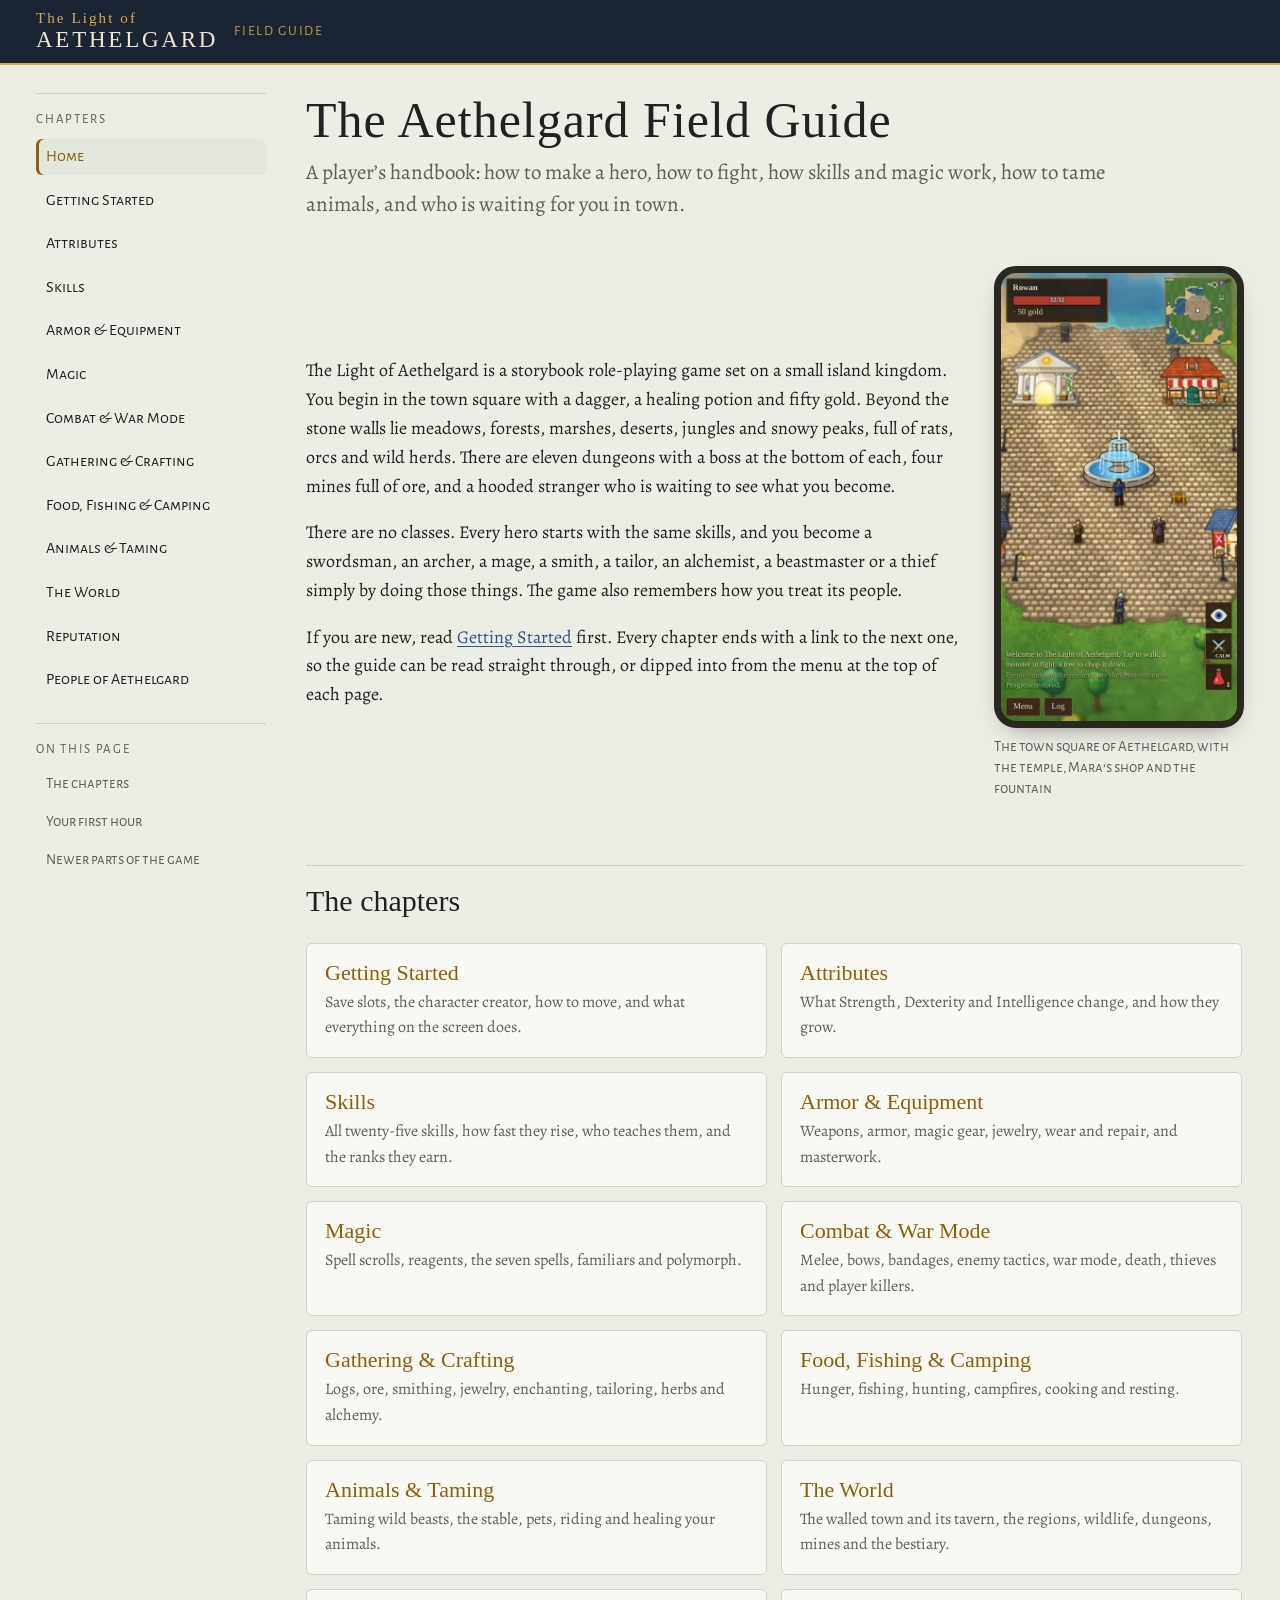
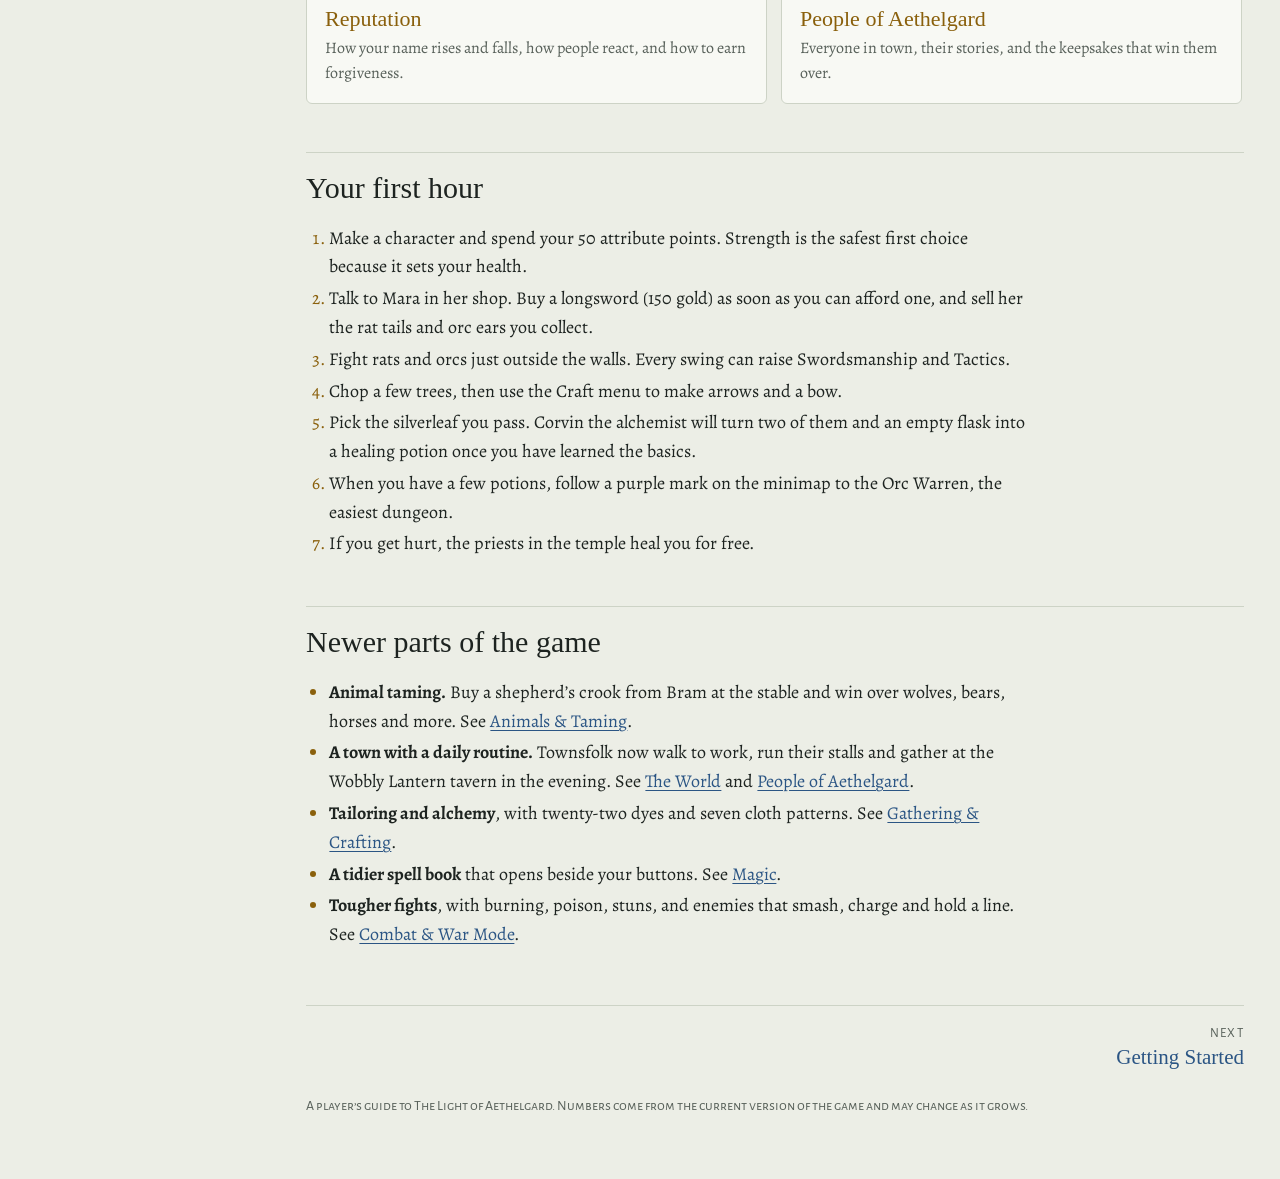
==== commit 53dd49e7: "Trying main with original formatting" ====
--- a/index.html
+++ b/index.html
@@ -20,11 +20,11 @@
 
 <h1>The Aethelgard Field Guide</h1>
 <p class="lede">A player’s handbook: how to make a hero, how to fight, how skills and magic work, how to tame animals, and who is waiting for you in town.</p>
-<div class="split hero"><div><p>The Light of Aethelgard is a storybook role-playing game set on a small island kingdom. You begin in the town square with a dagger, a healing potion and fifty gold. Beyond the stone walls lie meadows, forests, marshes, deserts, jungles and snowy peaks, full of rats, orcs and wild herds. There are eleven dungeons with a boss at the bottom of each, four mines full of ore, and a hooded stranger who is waiting to see what you become.</p><p>There are no classes. Every hero starts with the same skills, and you become a swordsman, an archer, a mage, a smith, a tailor, an alchemist, a beastmaster or a thief simply by doing those things. The game also remembers how you treat its people.</p><p>If you are new, read <a href=”getting-started.html”>Getting Started</a> first. Every chapter ends with a link to the next one, so the guide can be read straight through, or dipped into from the menu at the top of each page.</p></div><figure class="phone"><div class="scr"><img src="town.webp" alt="The town square: the temple, the fountain and Mara&#x27;s market stall" loading="lazy"></div><figcaption>The town square: the temple, the fountain and Mara’s market stall</figcaption></figure></div>
+<div class="hero"><div><p>The Light of Aethelgard is a storybook role-playing game set on a small island kingdom. You begin in the town square with a dagger, a healing potion and fifty gold. Beyond the stone walls lie meadows, forests, marshes, deserts, jungles and snowy peaks, full of rats, orcs and wild herds. There are eleven dungeons with a boss at the bottom of each, four mines full of ore, and a hooded stranger who is waiting to see what you become.</p><p>There are no classes. Every hero starts with the same skills, and you become a swordsman, an archer, a mage, a smith, a tailor, an alchemist, a beastmaster or a thief simply by doing those things. The game also remembers how you treat its people.</p><p>If you are new, read <a href=”getting-started.html”>Getting Started</a> first. Every chapter ends with a link to the next one, so the guide can be read straight through, or dipped into from the menu at the top of each page.</p></div><figure class="phone"><div class="scr"><img src="town.webp" alt="The town square of Aethelgard, with the temple, Mara&#x27;s shop and the fountain" loading="lazy"></div><figcaption>The town square of Aethelgard, with the temple, Mara’s shop and the fountain</figcaption></figure></div>
 <h2 id="the-chapters">The chapters</h2>
 <div class="cards"><a class="card" href="getting-started.html"><b>Getting Started</b><span>Save slots, the character creator, how to move, and what everything on the screen does.</span></a><a class="card" href="attributes.html"><b>Attributes</b><span>What Strength, Dexterity and Intelligence change, and how they grow.</span></a><a class="card" href="skills.html"><b>Skills</b><span>All twenty-five skills, how fast they rise, who teaches them, and the ranks they earn.</span></a><a class="card" href="equipment.html"><b>Armor &amp; Equipment</b><span>Weapons, armor, magic gear, jewelry, wear and repair, and masterwork.</span></a><a class="card" href="magic.html"><b>Magic</b><span>Spell scrolls, reagents, the seven spells, familiars and polymorph.</span></a><a class="card" href="combat.html"><b>Combat &amp; War Mode</b><span>Melee, bows, bandages, enemy tactics, war mode, death, thieves and player killers.</span></a><a class="card" href="crafting.html"><b>Gathering &amp; Crafting</b><span>Logs, ore, smithing, jewelry, enchanting, tailoring, herbs and alchemy.</span></a><a class="card" href="survival.html"><b>Food, Fishing &amp; Camping</b><span>Hunger, fishing, hunting, campfires, cooking and resting.</span></a><a class="card" href="animals.html"><b>Animals &amp; Taming</b><span>Taming wild beasts, the stable, pets, riding and healing your animals.</span></a><a class="card" href="world.html"><b>The World</b><span>The walled town and its tavern, the regions, wildlife, dungeons, mines and the bestiary.</span></a><a class="card" href="reputation.html"><b>Reputation</b><span>How your name rises and falls, how people react, and how to earn forgiveness.</span></a><a class="card" href="people.html"><b>People of Aethelgard</b><span>Everyone in town, their stories, and the keepsakes that win them over.</span></a></div>
 <h2 id="your-first-hour">Your first hour</h2>
-<ol class="steps"><li>Make a character and spend your 50 attribute points. Strength is the safest first choice because it sets your health.</li><li>Talk to Mara in her shop. Buy a longsword (150 gold) as soon as you can afford one, and sell her the rat tails and orc ears you collect.</li><li>Fight rats and orcs just outside the walls. Every swing can raise Swordsmanship and Tactics.</li><li>Chop a few trees, then use the Craft menu to make arrows and a bow.</li><li>Pick the silverleaf you pass. Corvin the alchemist will turn two of them and an empty flask into a healing potion once you have learned the basics.</li><li>When you have a few potions, follow a purple mark on the minimap to the Orc Warren, the easiest dungeon.</li><li>If you get hurt, the priests in the temple heal you for free.</li></ol>
+<ol><li>Make a character and spend your 50 attribute points. Strength is the safest first choice because it sets your health.</li><li>Talk to Mara in her shop. Buy a longsword (150 gold) as soon as you can afford one, and sell her the rat tails and orc ears you collect.</li><li>Fight rats and orcs just outside the walls. Every swing can raise Swordsmanship and Tactics.</li><li>Chop a few trees, then use the Craft menu to make arrows and a bow.</li><li>Pick the silverleaf you pass. Corvin the alchemist will turn two of them and an empty flask into a healing potion once you have learned the basics.</li><li>When you have a few potions, follow a purple mark on the minimap to the Orc Warren, the easiest dungeon.</li><li>If you get hurt, the priests in the temple heal you for free.</li></ol>
 <h2 id="newer-parts-of-the-game">Newer parts of the game</h2>
 <ul><li><b>Animal taming.</b> Buy a shepherd’s crook from Bram at the stable and win over wolves, bears, horses and more. See <a href=”animals.html”>Animals & Taming</a>.</li><li><b>A town with a daily routine.</b> Townsfolk now walk to work, run their stalls and gather at the Wobbly Lantern tavern in the evening. See <a href=”world.html”>The World</a> and <a href=”people.html”>People of Aethelgard</a>.</li><li><b>Tailoring and alchemy</b>, with twenty-two dyes and seven cloth patterns. See <a href=”crafting.html”>Gathering & Crafting</a>.</li><li><b>A tidier spell book</b> that opens beside your buttons. See <a href=”magic.html”>Magic</a>.</li><li><b>Tougher fights</b>, with burning, poison, stuns, and enemies that smash, charge and hold a line. See <a href=”combat.html”>Combat & War Mode</a>.</li></ul>
 <nav class="pager" aria-label="Next and previous pages"><span></span><a class="nx" href="getting-started.html"><small>Next</small><b>Getting Started</b></a></nav>
--- a/style.css
+++ b/style.css
@@ -1,132 +1,156 @@
-/* The Light of Aethelgard · Field Guide */
+/* The Light of Aethelgard: Field Guide
+   Layout: a sticky chapter rail on the left (wide screens), reading column with phone-framed
+   screenshots set beside the text; stacks to one column with a page picker on phones. */
 :root{
-  --bg:#efe5cf;--paper:#fbf6ea;--paper2:#f5ecd8;--ink:#2a2016;--mut:#6e5c44;--line:#d8c6a0;
-  --gold:#a8741a;--gold2:#c99a3e;--red:#8e2b22;--green:#3d6b35;--hd:#221910;--hdi:#f1dfb4;
-  --shadow:0 1px 2px rgba(60,40,10,.12),0 6px 20px rgba(60,40,10,.08);
-  --serif:"Alegreya",Georgia,"Palatino Linotype",serif;
-  --caps:"Alegreya Sans SC","Gill Sans",system-ui,sans-serif;
-  --fell:"IM Fell English SC","Alegreya",Georgia,serif;
+  --bg:#eceee6;          /* pale sage vellum */
+  --surface:#f8f9f4;
+  --sunk:#e2e6dc;
+  --ink:#1d2320;
+  --muted:#58615a;
+  --line:#cdd3c6;
+  --gold:#8a600c;        /* gold leaf, dark enough for text */
+  --gold-hi:#d9ad45;
+  --blue:#2b5584;        /* castle banner blue, links */
+  --red:#a33a2a;
+  --green:#3d7a3a;
+  --frame:#2a2620;       /* phone bezel */
+  --band:#1b2433;        /* night-blue header band */
+  --band-ink:#efe6cf;
+  --display:"IM Fell English SC","Iowan Old Style",Georgia,serif;
+  --body:"Alegreya",Georgia,"Times New Roman",serif;
+  --label:"Alegreya Sans SC","Alegreya Sans","Gill Sans",system-ui,sans-serif;
+  --radius:6px;
+  color-scheme:light;
 }
-@media (prefers-color-scheme:dark){:root{
-  --bg:#120d08;--paper:#1c150e;--paper2:#241a11;--ink:#ecdfc4;--mut:#b09a78;--line:#3e3020;
-  --gold:#d9a845;--gold2:#e8bf62;--red:#e07a6a;--green:#8cc07a;--hd:#0b0805;--hdi:#f1dfb4;
-  --shadow:0 1px 2px rgba(0,0,0,.4),0 8px 24px rgba(0,0,0,.35);
-}}
+@media (prefers-color-scheme:dark){:root:not([data-theme="light"]){
+  --bg:#0f1318;--surface:#161c23;--sunk:#1c232c;--ink:#e7e3d6;--muted:#a1a79c;--line:#2b343f;
+  --gold:#e3bd5f;--gold-hi:#f2d27c;--blue:#9cc1ef;--red:#ef8a76;--green:#8fcf86;--frame:#05070a;--band:#0a0e14;--band-ink:#efe6cf;color-scheme:dark}}
+:root[data-theme="dark"]{
+  --bg:#0f1318;--surface:#161c23;--sunk:#1c232c;--ink:#e7e3d6;--muted:#a1a79c;--line:#2b343f;
+  --gold:#e3bd5f;--gold-hi:#f2d27c;--blue:#9cc1ef;--red:#ef8a76;--green:#8fcf86;--frame:#05070a;--band:#0a0e14;--band-ink:#efe6cf;color-scheme:dark}
+
 *{box-sizing:border-box}
-html{-webkit-text-size-adjust:100%;scroll-padding-top:76px}
-body{margin:0;background:var(--bg);color:var(--ink);font:18px/1.6 var(--serif)}
-a{color:var(--gold)}a:hover{color:var(--gold2)}
-img{max-width:100%}
+html{scroll-padding-top:72px}
+body{margin:0;background:var(--bg);color:var(--ink);font:18px/1.6 var(--body);-webkit-text-size-adjust:100%}
+body::before{content:"";position:fixed;inset:0 0 auto;height:env(safe-area-inset-top,0px);z-index:30;background:var(--band)}
+a{color:var(--blue);text-decoration-thickness:1px;text-underline-offset:3px}
+a:hover{text-decoration-thickness:2px}
+:focus-visible{outline:2px solid var(--gold-hi);outline-offset:2px}
+img{max-width:100%;height:auto;display:block}
 
-/* ---- masthead ---- */
-.top{position:sticky;top:0;z-index:5;background:var(--hd);border-bottom:3px double var(--gold);box-shadow:0 2px 12px rgba(0,0,0,.35)}
-.top-in{max-width:1180px;margin:0 auto;display:flex;align-items:center;gap:14px;padding:8px 16px}
-.mark{text-decoration:none;color:var(--hdi);line-height:1;display:flex;flex-direction:column}
-.mark small{font:13px var(--caps);letter-spacing:.18em;opacity:.8}
-.mark b{font:26px/1 var(--fell);letter-spacing:.06em;color:#f3d48a;text-shadow:0 0 12px rgba(255,190,80,.35)}
-.tag{font:13px var(--caps);letter-spacing:.14em;color:#c9a96a;border-left:1px solid #5a4630;padding-left:12px}
-.sp{flex:1}
-.picker{flex:0 1 auto;min-width:0}
-.picker select{font:15px var(--caps);background:#2e2216;color:var(--hdi);border:1px solid #6a5232;border-radius:8px;padding:7px 10px;width:100%;max-width:200px}
-.mark{flex:0 0 auto}
+/* ---------- top bar ---------- */
+.top{position:sticky;top:env(safe-area-inset-top,0px);z-index:20;background:var(--band);color:var(--band-ink);border-bottom:2px solid var(--gold-hi)}
+.top-in{display:flex;align-items:center;gap:16px;max-width:1240px;margin:0 auto;padding-block:10px;
+  padding-left:max(16px,env(safe-area-inset-left,0px));padding-right:max(16px,env(safe-area-inset-right,0px))}
+.mark{display:flex;flex-direction:column;line-height:1;text-decoration:none;color:var(--band-ink)}
+.mark small{font:15px var(--display);letter-spacing:.14em;color:var(--gold-hi)}
+.mark b{font:400 23px var(--display);letter-spacing:.12em}
+.top .sp{flex:1}
+.top .tag{font:14px var(--label);letter-spacing:.12em;text-transform:uppercase;color:var(--gold-hi);opacity:.85}
+.picker{display:none;min-width:0}
 
-/* ---- layout ---- */
-.wrap{max-width:1180px;margin:0 auto;display:grid;grid-template-columns:240px minmax(0,1fr);gap:36px;padding:0 16px}
-.rail{position:sticky;top:76px;align-self:start;max-height:calc(100vh - 90px);overflow:auto;padding:26px 0 20px;font:15px/1.35 var(--caps)}
-.rail h2{font:13px var(--caps);letter-spacing:.16em;text-transform:uppercase;color:var(--mut);margin:0 0 8px;border:0;padding:0}
-.rail h2::before{content:none}
-.rail ol{list-style:none;margin:0 0 22px;padding:0}
-.rail li{margin:1px 0}
-.rail li a{display:block;padding:5px 10px;border-radius:6px;color:var(--ink);text-decoration:none;border-left:3px solid transparent}
-.rail li a:hover{background:var(--paper2)}
-.rail li a[aria-current]{background:var(--paper);border-left-color:var(--gold);color:var(--gold);font-weight:600;box-shadow:var(--shadow)}
-.rail .toc li a{font-size:14px;color:var(--mut);padding:3px 10px}
-main{min-width:0;max-width:820px;padding:26px 0 40px}
-@media (min-width:901px){.picker{display:none}}
-@media (max-width:900px){.wrap{grid-template-columns:minmax(0,1fr);gap:0}.rail{display:none}.tag{display:none}main{padding-top:18px}}
+/* ---------- frame ---------- */
+.wrap{display:grid;grid-template-columns:230px minmax(0,1fr);gap:40px;max-width:1240px;margin:0 auto;
+  padding-left:max(16px,env(safe-area-inset-left,0px));padding-right:max(16px,env(safe-area-inset-right,0px));padding-block:28px 64px}
+.rail{position:sticky;top:84px;align-self:start;max-height:calc(100vh - 100px);overflow:auto;font-family:var(--label);font-size:16px}
+.rail h2{font:13px var(--label);letter-spacing:.14em;text-transform:uppercase;color:var(--muted);margin:0 0 8px}
+.rail ol{list-style:none;margin:0 0 22px;padding:0;display:grid;gap:2px}
+.rail a{display:block;padding:5px 10px;border-radius:var(--radius);color:var(--ink);text-decoration:none}
+.rail a:hover{background:var(--sunk)}
+.rail a[aria-current]{background:var(--sunk);color:var(--gold);box-shadow:inset 3px 0 0 var(--gold)}
+.rail .toc a{font-size:15px;color:var(--muted);padding:3px 10px}
 
-/* ---- type ---- */
-.crumb{font:13px var(--caps);letter-spacing:.16em;color:var(--gold);margin:0 0 4px;text-transform:uppercase}
-h1{font:400 clamp(30px,6vw,44px)/1.1 var(--fell);margin:0 0 8px;color:var(--ink)}
-.lede{font-size:20px;font-style:italic;color:var(--mut);margin:0 0 22px;padding-bottom:18px;border-bottom:1px solid var(--line)}
-h2{font:400 28px/1.2 var(--fell);margin:42px 0 12px;padding-bottom:6px;border-bottom:2px solid var(--line);color:var(--ink)}
-h2::before{content:"❦ ";color:var(--gold);font-size:.8em}
-h3{font:700 21px/1.3 var(--serif);margin:28px 0 8px;color:var(--gold)}
-h4{font:600 15px var(--caps);letter-spacing:.08em;margin:18px 0 4px;color:var(--mut)}
-p{margin:10px 0}
-ul,ol{padding-left:1.35em;margin:10px 0}li{margin:5px 0}li::marker{color:var(--gold)}
-b{font-weight:700}
-.k{display:inline-block;font:600 .8em/1 var(--caps);letter-spacing:.04em;padding:3px 7px;border:1px solid var(--line);border-bottom-width:2px;border-radius:5px;background:var(--paper);white-space:nowrap}
-ol.steps{list-style:none;padding:0;counter-reset:s}
-ol.steps li{counter-increment:s;position:relative;padding:10px 12px 10px 50px;margin:8px 0;background:var(--paper);border:1px solid var(--line);border-radius:10px}
-ol.steps li::before{content:counter(s);position:absolute;left:12px;top:10px;width:26px;height:26px;border-radius:50%;background:var(--gold);color:var(--paper);font:700 15px/26px var(--caps);text-align:center}
+main{min-width:0}
+.crumb{font:14px var(--label);letter-spacing:.1em;color:var(--muted);margin:0 0 4px}
+h1{font:400 clamp(34px,5vw,50px)/1.08 var(--display);letter-spacing:.02em;margin:0 0 10px;text-wrap:balance}
+.lede{font-size:21px;line-height:1.5;color:var(--muted);max-width:40em;margin:0 0 28px}
+h2{font:400 30px/1.15 var(--display);margin:48px 0 12px;padding-top:18px;border-top:1px solid var(--line);text-wrap:balance}
+h3{font:600 21px/1.3 var(--body);margin:28px 0 6px;text-wrap:balance}
+h4{font:15px var(--label);letter-spacing:.1em;text-transform:uppercase;color:var(--gold);margin:22px 0 4px}
+p,ul,ol{max-width:40em}
+ul,ol{padding-left:1.3em}
+li{margin:3px 0}
+li::marker{color:var(--gold)}
+strong{font-weight:700}
+.k{font:600 .86em var(--label);letter-spacing:.04em;background:var(--sunk);border:1px solid var(--line);border-radius:4px;padding:1px 6px;white-space:nowrap}
+.num{font-variant-numeric:tabular-nums}
 
-/* ---- tables ---- */
-.tbl{overflow-x:auto;margin:16px 0;border:1px solid var(--line);border-radius:10px;background:var(--paper);box-shadow:var(--shadow)}
-table{border-collapse:collapse;width:100%;font-size:16px;line-height:1.4}
-th{font:600 14px var(--caps);letter-spacing:.06em;text-align:left;background:var(--paper2);color:var(--mut);padding:10px 12px;border-bottom:2px solid var(--line);white-space:nowrap}
-td{padding:9px 12px;border-top:1px solid var(--line);vertical-align:top}
-tbody tr:first-child td{border-top:0}
-tbody tr:nth-child(even) td{background:rgba(168,116,26,.05)}
-td:first-child{font-weight:600}
-.r{text-align:right;font-variant-numeric:tabular-nums;white-space:nowrap}
+/* text beside a phone screenshot */
+.split{display:grid;grid-template-columns:minmax(0,1fr) 250px;gap:32px;align-items:start}
+.split > div{min-width:0}
+.pair{display:grid;grid-template-columns:repeat(auto-fill,minmax(170px,220px));gap:18px;margin:18px 0}
+.pair figure{margin:0;width:auto}
+.pair.five{grid-template-columns:repeat(5,minmax(0,1fr))}
+@media (max-width:720px){.pair.five{display:flex;overflow-x:auto;scroll-snap-type:x mandatory;padding-bottom:6px}.pair.five figure{flex:0 0 46%;scroll-snap-align:start}}
+figure{margin:18px 0}
+figure.phone{width:250px;max-width:100%}
+figure.phone .scr{border:7px solid var(--frame);border-radius:22px;overflow:hidden;background:var(--frame);box-shadow:0 10px 26px -14px rgba(0,0,0,.55)}
+figure.shot .scr{border:1px solid var(--line);border-radius:var(--radius);overflow:hidden}
+figure.port{width:200px;max-width:100%}
+figure.port .scr{border-radius:50% 50% var(--radius) var(--radius);overflow:hidden;border:3px solid var(--gold-hi);background:var(--sunk)}
+figcaption{font:15px/1.4 var(--label);color:var(--muted);margin-top:8px}
 
-/* ---- notes and quotes ---- */
-.note{margin:18px 0;padding:12px 16px;background:var(--paper);border:1px solid var(--line);border-left:5px solid var(--gold);border-radius:8px;box-shadow:var(--shadow)}
-.note b:first-child{display:block;font:600 13px var(--caps);letter-spacing:.14em;text-transform:uppercase;color:var(--gold);margin-bottom:2px}
-.note.warn{border-left-color:var(--red)}.note.warn b:first-child{color:var(--red)}
-.quote{font-style:italic;color:var(--mut);border-left:3px solid var(--gold2);padding:2px 0 2px 14px;margin:10px 0}
+/* callouts */
+.note{border-left:3px solid var(--gold);background:var(--surface);padding:10px 16px;border-radius:0 var(--radius) var(--radius) 0;max-width:40em;margin:18px 0}
+.note b:first-child{font:14px var(--label);letter-spacing:.1em;text-transform:uppercase;color:var(--gold);display:block}
+.quote{font-style:italic;max-width:38em;margin:12px 0;padding-left:16px;border-left:2px solid var(--line);color:var(--ink)}
+details.spoil{max-width:40em;border:1px solid var(--line);border-radius:var(--radius);background:var(--surface);padding:10px 16px;margin:18px 0}
+details.spoil summary{cursor:pointer;font:16px var(--label);letter-spacing:.06em;color:var(--red)}
 
-/* ---- figures ---- */
-figure{margin:18px auto;text-align:center}
-figure.phone{width:min(240px,70vw)}
-figure.phone .scr{border-radius:22px;padding:7px;background:linear-gradient(160deg,#3a2c1c,#120c07);box-shadow:var(--shadow),inset 0 0 0 1px #6a5232}
-figure.phone .scr img{display:block;width:100%;border-radius:16px}
-figcaption{font:14px/1.35 var(--caps);color:var(--mut);margin-top:8px}
-.split{display:grid;grid-template-columns:minmax(0,1fr) 240px;gap:26px;align-items:start;margin:8px 0}
-.split>figure{margin:6px 0 0}
-.split.hero{padding:18px;background:var(--paper);border:1px solid var(--line);border-radius:14px;box-shadow:var(--shadow)}
-.split.hero>div>p:first-child::first-letter{float:left;font:400 58px/.85 var(--fell);color:var(--gold);padding:6px 8px 0 0}
-.pair{display:flex;flex-wrap:wrap;justify-content:center;gap:20px;margin:16px 0}
-.pair figure{margin:0}
-@media (max-width:640px){.split{grid-template-columns:minmax(0,1fr)}.split>figure{margin:6px auto 0}}
+/* tables */
+.tbl{overflow-x:auto;margin:16px 0;max-width:100%}
+table{border-collapse:collapse;min-width:100%;font-size:16px;font-variant-numeric:tabular-nums}
+th{font:14px var(--label);letter-spacing:.08em;text-transform:uppercase;color:var(--muted);text-align:left;padding:8px 12px;border-bottom:2px solid var(--gold)}
+td{padding:8px 12px;border-bottom:1px solid var(--line);vertical-align:top}
+td.r,th.r{text-align:right}
+tr:hover td{background:var(--surface)}
 
-/* ---- home cards ---- */
-.cards{display:grid;grid-template-columns:repeat(auto-fill,minmax(220px,1fr));gap:12px;margin:14px 0}
-.card{display:flex;flex-direction:column;gap:4px;padding:14px 16px;background:var(--paper);border:1px solid var(--line);border-radius:12px;text-decoration:none;color:var(--ink);box-shadow:var(--shadow);transition:transform .15s,border-color .15s}
-.card:hover{transform:translateY(-2px);border-color:var(--gold)}
-.card b{font:400 21px/1.15 var(--fell);color:var(--gold)}
-.card span{font-size:15px;line-height:1.4;color:var(--mut)}
+/* home cards */
+.cards{display:grid;grid-template-columns:repeat(2,minmax(0,1fr));gap:14px;margin:24px 0;max-width:52em}
+@media (max-width:640px){.cards{grid-template-columns:minmax(0,1fr)}}
+.card{display:flex;flex-direction:column;gap:4px;padding:16px 18px;background:var(--surface);border:1px solid var(--line);border-radius:var(--radius);text-decoration:none;color:var(--ink)}
+.card:hover{border-color:var(--gold)}
+.card b{font:400 22px var(--display);color:var(--gold)}
+.card span{font-size:16px;color:var(--muted)}
+.hero{display:grid;grid-template-columns:minmax(0,1fr) 250px;gap:32px;align-items:center}
 
-/* ---- reputation ladder ---- */
-.ladder{display:grid;grid-template-columns:minmax(0,1fr) minmax(0,1fr);gap:6px 10px;margin:16px 0}
-.ladder .h{font:600 13px var(--caps);letter-spacing:.14em;text-transform:uppercase;color:var(--mut);padding:0 4px}
-.ladder .good,.ladder .bad{display:flex;justify-content:space-between;align-items:baseline;gap:8px;padding:8px 12px;border-radius:8px;font-weight:600;background:var(--paper);border:1px solid var(--line)}
-.ladder .good{border-left:4px solid var(--green)}.ladder .bad{border-left:4px solid var(--red)}
-.ladder i{font:600 13px var(--caps);font-style:normal;color:var(--mut)}
-@media (max-width:480px){.ladder .good,.ladder .bad{flex-direction:column;gap:0;font-size:16px;padding:7px 9px}.mark b{font-size:22px}}
+/* people */
+.person{display:grid;grid-template-columns:150px minmax(0,1fr);gap:24px;align-items:start;margin:22px 0 10px}
+.person figure{margin:0;width:150px}
+.facts{display:flex;flex-wrap:wrap;gap:6px 14px;font:15px var(--label);color:var(--muted);margin:0 0 6px}
+.facts span b{color:var(--ink);font-weight:600}
 
-/* ---- people ---- */
-.person{display:grid;grid-template-columns:64px minmax(0,1fr);gap:16px;margin:18px 0;padding:16px;background:var(--paper);border:1px solid var(--line);border-radius:14px;box-shadow:var(--shadow)}
-.person h3{margin:2px 0 6px}
-.seal{width:64px;height:64px;border-radius:50%;display:grid;place-items:center;font:400 26px/1 var(--fell);color:#f3d48a;background:radial-gradient(circle at 35% 30%,#5a4126,#1e140b);box-shadow:inset 0 0 0 2px #a8741a,var(--shadow)}
-.facts{display:flex;flex-wrap:wrap;gap:6px;margin:0 0 8px}
-.facts span{font:13px var(--caps);letter-spacing:.04em;color:var(--mut);background:var(--paper2);border:1px solid var(--line);border-radius:999px;padding:3px 10px}
-.facts b{color:var(--ink);font-weight:600}
-@media (max-width:480px){.person{grid-template-columns:minmax(0,1fr)}.seal{width:48px;height:48px;font-size:20px}}
+/* ladder */
+.ladder{display:grid;grid-template-columns:1fr 1fr;gap:0;max-width:44em;border:1px solid var(--line);border-radius:var(--radius);overflow:hidden;font-size:16px}
+.ladder div{padding:7px 12px;border-bottom:1px solid var(--line);display:flex;justify-content:space-between;gap:10px}
+.ladder .good{background:color-mix(in srgb,var(--gold-hi) 10%,var(--surface))}
+.ladder .bad{background:color-mix(in srgb,var(--red) 8%,var(--surface))}
+.ladder .h{font:14px var(--label);letter-spacing:.1em;text-transform:uppercase;color:var(--muted);background:var(--sunk)}
+.ladder i{font-style:normal;color:var(--muted);font-variant-numeric:tabular-nums}
 
-/* ---- chart ---- */
-.chart{width:100%;max-width:520px;display:block;margin:10px 0}
-.chart text{font:12px var(--caps);fill:var(--mut)}
-.chart .ax{stroke:var(--line);stroke-width:1}
-.chart .ln{fill:none;stroke:var(--gold);stroke-width:3;stroke-linecap:round}
-.chart .dot{fill:var(--gold)}.chart .lbl{fill:var(--ink);font-size:13px}
+.pager{display:flex;justify-content:space-between;gap:16px;flex-wrap:wrap;margin-top:56px;padding-top:18px;border-top:1px solid var(--line);font-family:var(--label)}
+.pager a{text-decoration:none;display:flex;flex-direction:column;max-width:48%}
+.pager small{color:var(--muted);letter-spacing:.1em;text-transform:uppercase;font-size:13px}
+.pager b{font:400 21px var(--display)}
+.pager .nx{text-align:right;margin-left:auto}
+footer{font:14px var(--label);color:var(--muted);margin-top:28px}
 
-/* ---- pager and footer ---- */
-.pager{display:grid;grid-template-columns:1fr 1fr;gap:12px;margin:44px 0 10px}
-.pager a{display:flex;flex-direction:column;padding:12px 16px;background:var(--paper);border:1px solid var(--line);border-radius:12px;text-decoration:none;box-shadow:var(--shadow)}
-.pager a:hover{border-color:var(--gold)}
-.pager small{font:12px var(--caps);letter-spacing:.14em;text-transform:uppercase;color:var(--mut)}
-.pager b{font:400 20px/1.2 var(--fell);color:var(--gold)}
-.pager .nx{text-align:right;grid-column:2}
-footer{margin-top:28px;padding-top:14px;border-top:1px solid var(--line);font:14px var(--caps);color:var(--mut);text-align:center}
+svg text{fill:var(--muted);font:12px var(--label)}
+
+@media (max-width:960px){
+  .wrap{grid-template-columns:minmax(0,1fr);gap:0;padding-block:18px 48px}
+  .rail{display:none}
+  .picker{display:block;flex:0 1 190px}
+  .picker select{font:16px var(--label);background:var(--band);color:var(--band-ink);border:1px solid var(--gold-hi);border-radius:var(--radius);padding:7px 10px;max-width:100%;width:100%}
+  .top .tag{display:none}
+}
+@media (max-width:720px){
+  body{font-size:17px}
+  .split,.hero{grid-template-columns:minmax(0,1fr);gap:4px}
+  .split figure.phone,.hero figure.phone{margin-inline:auto;width:min(250px,80%)}
+  .person{grid-template-columns:96px minmax(0,1fr);gap:14px}
+  .person figure{width:96px}
+  .ladder{grid-template-columns:1fr}
+  .mark b{font-size:19px}
+}
+@media (prefers-reduced-motion:reduce){*{scroll-behavior:auto!important}}
